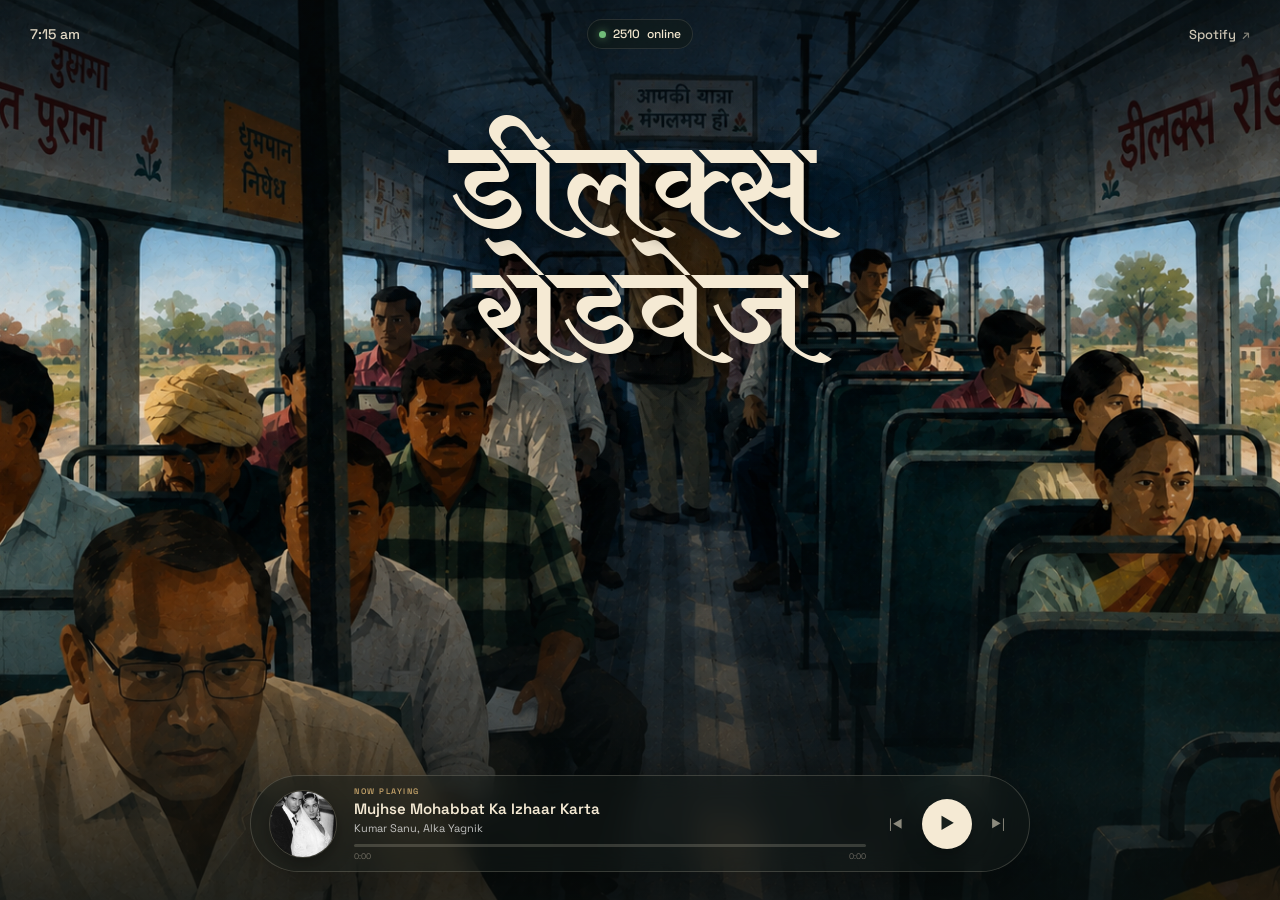
==== index.html @ 068623d8 "1st" ====
<!DOCTYPE html>
<html lang="hi">

<head>

    <meta charset="UTF-8">

    <meta
        name="viewport"
        content="width=device-width, initial-scale=1.0"
    >

    <title>डीलक्स रोडवेज</title>


    <!-- Favicon -->

    <link
        rel="icon"
        type="image/png"
        href="assets/favi.png"
    >


    <!-- Fonts -->

    <link rel="preconnect" href="https://fonts.googleapis.com">

    <link
        rel="preconnect"
        href="https://fonts.gstatic.com"
        crossorigin
    >

    <link
        href="https://fonts.googleapis.com/css2?family=Amita:wght@400;700&family=Cormorant:wght@300;400;500;600;700&family=Space+Grotesk:wght@400;500;600;700&display=swap"
        rel="stylesheet"
    >


    <!-- CSS -->

    <link
        rel="stylesheet"
        href="style.css"
    >

</head>


<body>

<main class="scene">


    <!-- =================================
         BACKGROUND
    ================================== -->

    <div class="overlay"></div>



    <!-- =================================
         TOP BAR
    ================================== -->

    <header class="topbar">


        <div
            class="time"
            id="time"
        >
            6:00 pm
        </div>



        <div class="online">

            <span class="online-dot"></span>

            <span id="listeners">
                34
            </span>

            <span>online</span>

        </div>



        <nav class="links">

            <a
                href="https://open.spotify.com/playlist/0rmIgHUJdj45xxIl9zPd2I?si=c-xi91qWSqihw2BrFMP9Qw"
                target="_blank"
                rel="noopener noreferrer"
            >
                Spotify
                <span>↗</span>
            </a>


            <!-- <a
                href="https://music.youtube.com/"
                target="_blank"
                rel="noopener noreferrer"
            >
                YT Music
                <span>↗</span>
            </a> -->

        </nav>


    </header>



    <!-- =================================
         TITLE
    ================================== -->

    <section class="hero">

        <h1 class="roadways-title">

            <span class="deluxe">
                डीलक्स
            </span>

            <span class="roadways">
                रोडवेज
            </span>

        </h1>

    </section>



    <!-- =================================
         CUSTOM MUSIC PLAYER
    ================================== -->

    <section class="player">


        <!-- Album art -->

        <div class="album-art">

            <img
                id="albumArt"
                src="assets\songs\Hindi\song-image\song1.jpg"
                alt="Current song"
            >

        </div>



        <!-- Song information -->

        <div class="track-info">


            <div class="now-playing">
                NOW PLAYING
            </div>


            <div
                class="song-name"
                id="songName"
            >
                Mujhse Mohabbat Ka Izhaar Karta
            </div>


            <div
                class="artist"
                id="artist"
            >
                Kumar Sanu, Alka Yagnik
            </div>



            <!-- Progress -->

            <div class="progress-container">


                <div
                    class="progress-bar"
                    id="progressBar"
                >

                    <div
                        class="progress"
                        id="progress"
                    ></div>

                </div>



                <div class="time-labels">

                    <span id="currentTime">
                        0:00
                    </span>

                    <span id="duration">
                        0:00
                    </span>

                </div>


            </div>


        </div>



        <!-- Controls -->

        <div class="controls">


            <button
                id="previousBtn"
                class="side-button"
                aria-label="Previous song"
            >
                |◀
            </button>



            <button
                id="playBtn"
                class="play-button"
                aria-label="Play"
            >
                ▶
            </button>



            <button
                id="nextBtn"
                class="side-button"
                aria-label="Next song"
            >
                ▶|
            </button>


        </div>


    </section>



    <!-- =================================
         AUDIO
    ================================== -->

    <audio
        id="audio"
        preload="metadata"
    ></audio>


</main>


<script src="script.js"></script>

</body>

</html>
---- style.css ----
/* =========================================
   DELUXE ROADWAYS
   VISUAL THEME
========================================= */


/* =========================================
   COLORS
========================================= */

:root {

    --cream: #f5ead4;

    --cream-soft: #e9dcc4;

    --dark: #17201c;

    --dark-soft: rgba(20, 28, 25, 0.86);

    --gold: #d1ad70;

    --green: #78927b;

    --white-soft: rgba(255, 255, 255, 0.72);

}



/* =========================================
   RESET
========================================= */

* {

    margin: 0;

    padding: 0;

    box-sizing: border-box;

}


html,
body {

    width: 100%;

    height: 100%;

}


body {

    font-family:
        "Space Grotesk",
        sans-serif;

    background:
        #101613;

    color:
        var(--cream);

    overflow:
        hidden;

}



/* =========================================
   SCENE
========================================= */

.scene {

    position: relative;

    width: 100vw;

    height: 100vh;

    background-image:
        url("assets/b12.png");

    background-size:
        cover;

    background-position:
        center;

    background-repeat:
        no-repeat;

}



/* =========================================
   CINEMATIC OVERLAY
========================================= */

.overlay {

    position: absolute;

    inset: 0;

    background:

        linear-gradient(
            180deg,

            rgba(12, 18, 16, 0.30)
            0%,

            rgba(12, 18, 16, 0.03)
            40%,

            rgba(12, 18, 16, 0.08)
            60%,

            rgba(12, 18, 16, 0.62)
            100%
        );

    pointer-events:
        none;

}



/* =========================================
   TOP BAR
========================================= */

.topbar {

    position: absolute;

    top: 0;

    left: 0;

    width: 100%;

    padding:
        25px 30px;

    display:
        flex;

    align-items:
        center;

    z-index:
        20;

}



/* =========================================
   CLOCK
========================================= */

.time {
    

    font-size:
        14px;

    font-weight:
        500;

    color:
        var(--cream);

    opacity:
        0.9;
        

}



/* =========================================
   ONLINE
========================================= */

/* .online {

    position:
        absolute;

    left:
        50%;

    transform:
        translateX(-50%);

    display:
        flex;

    align-items:
        center;

    gap:
        7px;

    font-size:
        12px;

    color:
        var(--cream);

    opacity:
        0.75;

} */


.online {
    position: absolute;

    left: 50%;

    transform: translateX(-50%);

    display: flex;
    align-items: center;

    gap: 7px;

    padding: 6px 11px;

    border-radius: 20px;

    background: rgba(18, 27, 23, 0.55);

    border: 1px solid rgba(245, 234, 212, 0.12);

    backdrop-filter: blur(8px);
    -webkit-backdrop-filter: blur(8px);

    font-size: 12px;

    font-weight: 500;

    color: #FFF3D8;

    opacity: 0.95;
}


/* .online-dot {

    width:
        7px;

    height:
        7px;

    border-radius:
        50%;

    background:
        #79c184;

    box-shadow:
        0 0 10px
        rgba(121, 193, 132, 0.55);

} */

.online-dot {
    width: 7px;
    height: 7px;

    border-radius: 50%;

    background: #78C77F;

    box-shadow:
        0 0 8px rgba(120, 199, 127, 0.7);
}



/* =========================================
   TOP LINKS
========================================= */

.links {

    margin-left:
        auto;

    display:
        flex;

    gap:
        24px;

}


.links a {

    color:
        var(--cream);

    text-decoration:
        none;

    font-size:
        13px;

    font-weight:
        500;

    opacity:
        0.82;

    transition:
        all 0.2s ease;

}


.links a:hover {

    color:
        var(--gold);

    opacity:
        1;

}


.links a span {

    margin-left:
        3px;

    opacity:
        0.6;

}



/* =========================================
   TITLE
========================================= */

.hero {

    position:
        absolute;

    top:
        10%;

    left:
        50%;

    transform:
        translateX(-50%);

    width:
        90%;

    text-align:
        center;

    z-index:
        10;

    pointer-events:
        none;

}
.hero {
    position: absolute;

    top: 15%;

    left: 50%;

    transform: translateX(-50%);

    width: 90%;

    text-align: center;

    z-index: 10;

    pointer-events: none;
}


/* Subtle dark area behind title */

.hero::before {
    content: "";

    position: absolute;

    left: 50%;
    top: 50%;

    width: 600px;
    height: 350px;

    transform: translate(-50%, -50%);

    background:
        radial-gradient(
            ellipse,
            rgba(20, 18, 14, 0.22) 0%,
            rgba(20, 18, 14, 0.08) 45%,
            transparent 72%
        );

    z-index: -1;

    pointer-events: none;
}


/* Roadways title */

.roadways-title {
    margin: 0;
    padding: 0;

    display: flex;

    flex-direction: column;

    align-items: center;

    font-family: "Amita", serif;

    font-weight: 1000;

    line-height: 1;

    letter-spacing: 5;

    color: #FFF3D8;

    text-shadow:
        2px 2px 0 #38291F,
        -2px 2px 0 #38291F,
        2px -2px 0 #38291F,
        -2px -2px 0 #38291F,
        0 8px 25px rgba(0, 0, 0, 0.35);
}



/* =========================================
   ROADWAYS TITLE
========================================= */

.roadways-title {
    margin: 0;
    padding: 0;

    display: flex;
    flex-direction: column;
    align-items: center;

    font-family: "Amita", serif;
    font-weight: 700;

    line-height: 1;

    letter-spacing: 0;

    color: var(--cream);

    text-shadow:
        0 4px 10px rgba(0, 0, 0, 0.28),
        0 10px 30px rgba(0, 0, 0, 0.22);
}


.roadways-title .deluxe {
    font-size: clamp(75px, 9vw, 145px);

    transform: translateX(-8px);

    margin-bottom: 10px;
    /* text-shadow:
        2px 2px 0 #38291F,
        -2px 2px 0 #38291F,
        2px -2px 0 #38291F,
        -2px -2px 0 #38291F,
        0 8px 25px rgba(0, 0, 0, 0.35); */
}


.roadways-title .roadways {
    font-size: clamp(75px, 9vw, 145px);

/* text-shadow:
        2px 2px 0 #38291F,
        -2px 2px 0 #38291F,
        2px -2px 0 #38291F,
        -2px -2px 0 #38291F,
        0 8px 25px rgba(0, 0, 0, 0.35); */

}



/* =========================================
   PLAYER
========================================= */

/* .player {

    position:
        absolute;

    left:
        50%;

    bottom:
        28px;

    transform:
        translateX(-50%);

    width:
        min(
            780px,
            calc(100vw - 40px)
        );

    min-height:
        94px;

    padding:
        10px 18px;

    display:
        flex;

    align-items:
        center;

    gap:
        17px;

    z-index:
        30;

    border-radius:
        52px;

    background:

        rgba(
            21,
            30,
            26,
            0.88
        );

    border:
        1px solid
        rgba(
            245,
            234,
            212,
            0.13
        );

    backdrop-filter:
        blur(18px);

    -webkit-backdrop-filter:
        blur(18px);

    box-shadow:

        0 22px 65px
        rgba(0, 0, 0, 0.52);

} */

.player {
    position: absolute;

    left: 50%;
    bottom: 28px;

    transform: translateX(-50%);

    width: min(780px, calc(100vw - 40px));

    min-height: 94px;

    padding: 10px 18px;

    display: flex;
    align-items: center;

    gap: 17px;

    z-index: 30;

    border-radius: 52px;

    /* Transparent glass */
    /* background: rgba(20, 27, 24, 0);
backdrop-filter: blur(8px);
-webkit-backdrop-filter: blur(8px); */

background: rgba(20, 27, 24, 0.48);
backdrop-filter: blur(10px);
-webkit-backdrop-filter: blur(10px);

    /* Subtle glass border */
    border: 1px solid rgba(245, 234, 212, 0.18);

    /* Blur whatever is behind the player */
    backdrop-filter: blur(12px);
    -webkit-backdrop-filter: blur(12px);

    box-shadow:
        0 18px 50px rgba(0, 0, 0, 0.38);

    transition:
        transform 0.25s ease,
        background 0.25s ease;
}



/* =========================================
   ALBUM ART
========================================= */

.album-art {

    width:
        68px;

    height:
        68px;

    flex-shrink:
        0;

    overflow:
        hidden;

    border-radius:
        50%;

    border:
        1px solid
        rgba(
            245,
            234,
            212,
            0.16
        );

    box-shadow:
        0 6px 18px
        rgba(0, 0, 0, 0.35);

}


.album-art img {

    width:
        100%;

    height:
        100%;

    object-fit:
        cover;

}



/* =========================================
   TRACK INFO
========================================= */

.track-info {

    flex:
        1;

    min-width:
        0;

}



/* =========================================
   NOW PLAYING
========================================= */

.now-playing {

    margin-bottom:
        3px;

    font-size:
        8px;

    font-weight:
        600;

    letter-spacing:
        1.5px;

    color:
        var(--gold);

    opacity:
        0.9;

}



/* =========================================
   SONG
========================================= */

.song-name {

    font-size:
        15px;

    font-weight:
        600;

    color:
        var(--cream);

    white-space:
        nowrap;

    overflow:
        hidden;

    text-overflow:
        ellipsis;

}



/* =========================================
   ARTIST
========================================= */

.artist {

    margin-top:
        3px;

    font-size:
        11px;

    color:
        var(--white-soft);

    white-space:
        nowrap;

    overflow:
        hidden;

    text-overflow:
        ellipsis;

}



/* =========================================
   PROGRESS
========================================= */

.progress-container {

    margin-top:
        9px;

}


.progress-bar {

    width:
        100%;

    height:
        3px;

    background:
        rgba(
            245,
            234,
            212,
            0.18
        );

    border-radius:
        10px;

    cursor:
        pointer;

    overflow:
        hidden;

}


.progress {

    width:
        0%;

    height:
        100%;

    background:
        var(--gold);

    border-radius:
        10px;

}



/* =========================================
   TIME LABELS
========================================= */

.time-labels {

    display:
        flex;

    justify-content:
        space-between;

    margin-top:
        4px;

    font-size:
        8px;

    color:
        rgba(
            245,
            234,
            212,
            0.42
        );

}



/* =========================================
   CONTROLS
========================================= */

.controls {

    display:
        flex;

    align-items:
        center;

    gap:
        13px;

}


.controls button {

    border:
        none;

    background:
        transparent;

    color:
        var(--cream);

    cursor:
        pointer;

    font-family:
        "Space Grotesk",
        sans-serif;

}



/* =========================================
   PREVIOUS / NEXT
========================================= */

.side-button {

    width:
        26px;

    height:
        35px;

    display:
        flex;

    align-items:
        center;

    justify-content:
        center;

    font-size:
        12px;

    opacity:
        0.55;

    transition:
        all 0.2s ease;

}


.side-button:hover {

    color:
        var(--gold);

    opacity:
        1;

    transform:
        scale(1.08);

}



/* =========================================
   PLAY
========================================= */

.play-button {

    width:
        50px;

    height:
        50px;

    display:
        flex;

    align-items:
        center;

    justify-content:
        center;

    border-radius:
        50%;

    background:
        var(--cream) !important;

    color:
        #18201c !important;

    font-size:
        16px;

    font-weight:
        600;

    box-shadow:
        0 5px 20px
        rgba(0, 0, 0, 0.25);

    transition:
        all 0.18s ease;

}


.play-button:hover {

    background:
        var(--gold) !important;

    transform:
        scale(1.06);

}


.play-button:active {

    transform:
        scale(0.94);

}



/* =========================================
   MOBILE
========================================= */

@media (max-width: 700px) {


    .topbar {

        padding:
            18px 20px;

    }


    .online {

        display:
            none;

    }


    .links {

        gap:
            14px;

    }


    .links a {

        font-size:
            11px;

    }



    /* TITLE */

    .hero {

        top:
            11%;

    }


    .roadways-title .deluxe {

        font-size:
            68px;

    }


    .roadways-title .roadways {

        font-size:
            68px;

    }



    /* PLAYER */

    .player {

        width:
            calc(100vw - 20px);

        bottom:
            14px;

        min-height:
            82px;

        padding:
            8px 11px;

        gap:
            11px;

        border-radius:
            44px;

    }


    .album-art {

        width:
            54px;

        height:
            54px;

    }


    .now-playing {

        font-size:
            7px;

    }


    .song-name {

        font-size:
            13px;

    }


    .artist {

        font-size:
            10px;

    }


    .controls {

        gap:
            5px;

    }


    .side-button {

        display:
            none;

    }


    .play-button {

        width:
            44px;

        height:
            44px;

        font-size:
            14px;

    }

}



/* =========================================
   VERY SMALL MOBILE
========================================= */

@media (max-width: 400px) {


    .roadways-title .deluxe {

        font-size:
            47px;

    }


    .roadways-title .roadways {

        font-size:
            59px;

    }


    .links a {

        font-size:
            10px;

    }


    .album-art {

        width:
            48px;

        height:
            48px;

    }


    .song-name {

        font-size:
            12px;

    }

}
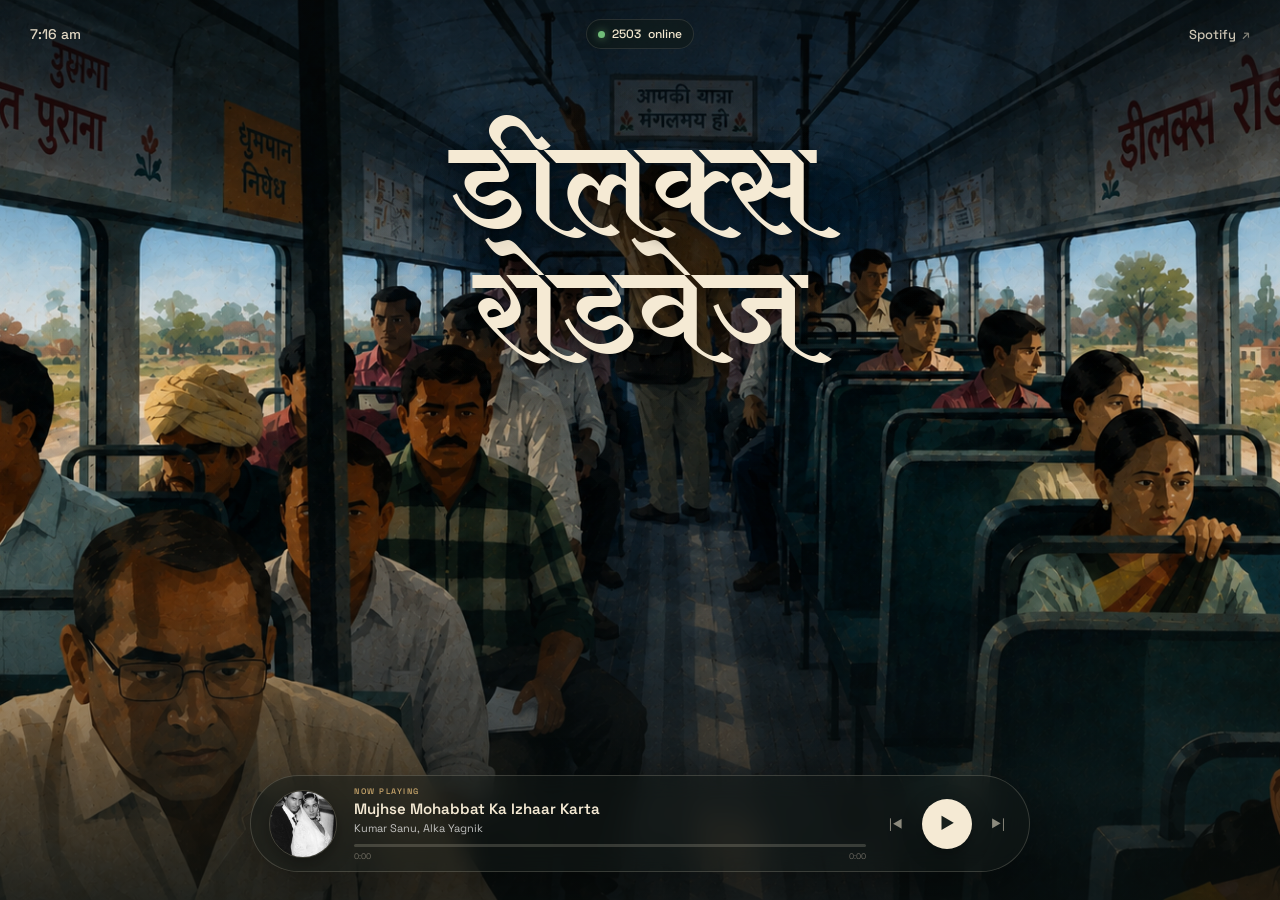
==== commit 05ec92c2: "1st" ====
--- a/index.html
+++ b/index.html
@@ -14,12 +14,13 @@
 
 
     <!-- Favicon -->
-
-    <link
+    <link rel="icon" type="image/svg+xml" href="data:image/svg+xml,%3Csvg xmlns='http://www.w3.org/2000/svg' viewBox='0 0 32 32'%3E%3Crect x='2' y='2' width='28' height='24' rx='4' fill='%232563EB'/%3E%3Crect x='5' y='5' width='22' height='9' rx='2' fill='%2393C5FD'/%3E%3Cline x1='2' y1='17' x2='30' y2='17' stroke='%231E40AF' stroke-width='1.5'/%3E%3Ccircle cx='6.5' cy='21' r='1.75' fill='%23FDE047'/%3E%3Ccircle cx='25.5' cy='21' r='1.75' fill='%23FDE047'/%3E%3Crect x='12' y='20' width='8' height='2' rx='1' fill='%231E40AF'/%3E%3Crect x='5' y='26' width='5' height='4' rx='1' fill='%231E293B'/%3E%3Crect x='22' y='26' width='5' height='4' rx='1' fill='%231E293B'/%3E%3C/svg%3E">
+    
+    <!-- <link
         rel="icon"
-        type="image/png"
-        href="assets/favi.png"
-    >
+        type="image/svg"
+        href="assets/gmi.svg"
+    > -->
 
 
     <!-- Fonts -->
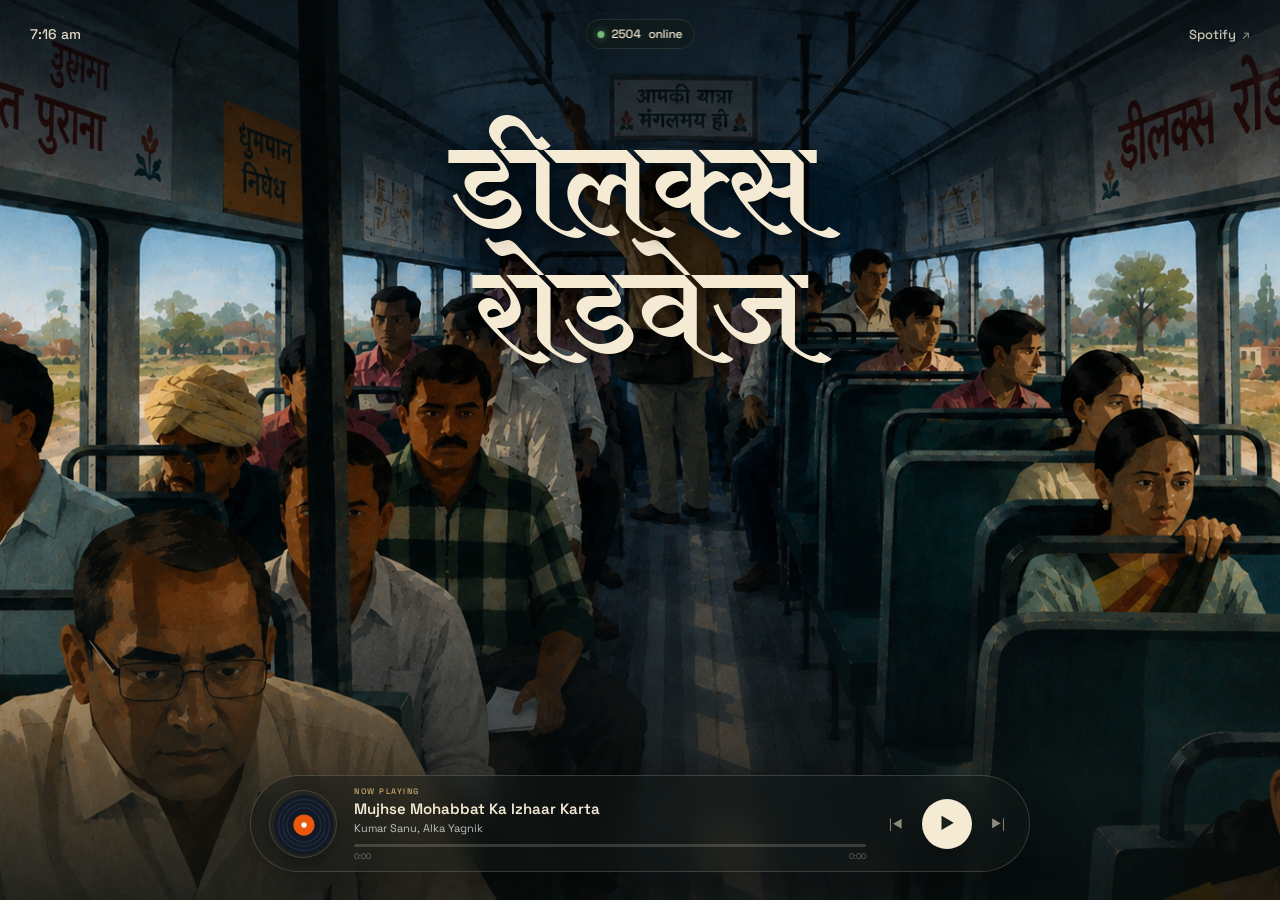
==== commit add11fce: "A" ====
--- a/index.html
+++ b/index.html
@@ -155,11 +155,12 @@
 
             <img
                 id="albumArt"
-                src="assets\songs\Hindi\song-image\song1.jpg"
+                src="assets\songs\Hindi\song-image\gmo.svg"
                 alt="Current song"
             >
 
         </div>
+        
 
 
 
--- a/style.css
+++ b/style.css
@@ -697,6 +697,33 @@
         cover;
 
 }
+/* =================================
+   ROTATING RECORD
+================================== */
+
+#albumArt {
+    display: block;
+    width: 68px;
+    height: 68px;
+    object-fit: contain;
+}
+
+/* Rotate only while music is playing */
+#albumArt.playing {
+    animation: recordSpin 8s linear infinite;
+}
+
+@keyframes recordSpin {
+
+    from {
+        transform: rotate(0deg);
+    }
+
+    to {
+        transform: rotate(360deg);
+    }
+
+}
 
 
 
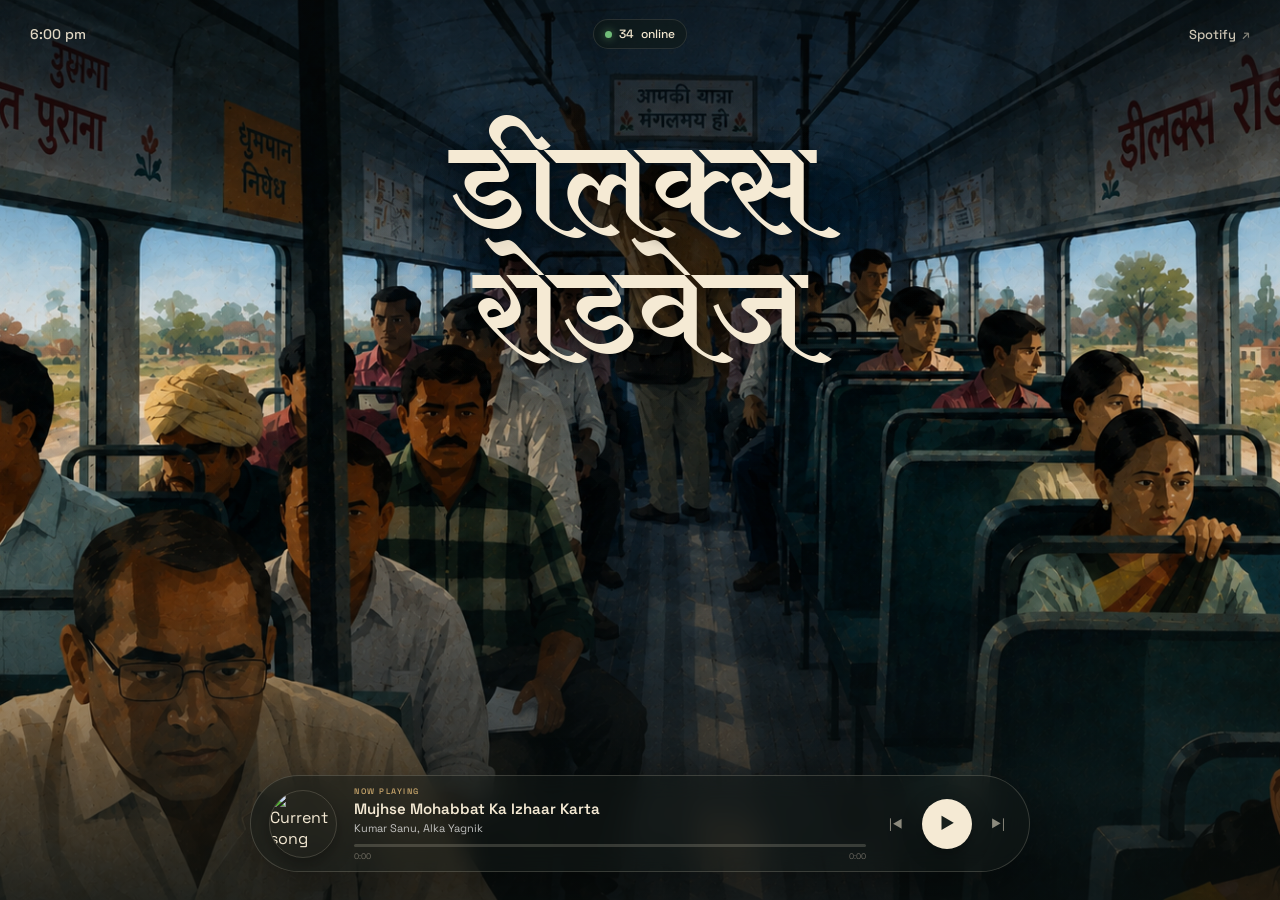
==== commit cb87cac9: "A" ====
--- a/index.html
+++ b/index.html
@@ -13,19 +13,25 @@
     <title>डीलक्स रोडवेज</title>
 
 
-    <!-- Favicon -->
-    <link rel="icon" type="image/svg+xml" href="data:image/svg+xml,%3Csvg xmlns='http://www.w3.org/2000/svg' viewBox='0 0 32 32'%3E%3Crect x='2' y='2' width='28' height='24' rx='4' fill='%232563EB'/%3E%3Crect x='5' y='5' width='22' height='9' rx='2' fill='%2393C5FD'/%3E%3Cline x1='2' y1='17' x2='30' y2='17' stroke='%231E40AF' stroke-width='1.5'/%3E%3Ccircle cx='6.5' cy='21' r='1.75' fill='%23FDE047'/%3E%3Ccircle cx='25.5' cy='21' r='1.75' fill='%23FDE047'/%3E%3Crect x='12' y='20' width='8' height='2' rx='1' fill='%231E40AF'/%3E%3Crect x='5' y='26' width='5' height='4' rx='1' fill='%231E293B'/%3E%3Crect x='22' y='26' width='5' height='4' rx='1' fill='%231E293B'/%3E%3C/svg%3E">
-    
-    <!-- <link
+    <!-- =================================
+         FAVICON
+    ================================== -->
+
+    <link
         rel="icon"
-        type="image/svg"
-        href="assets/gmi.svg"
-    > -->
-
-
-    <!-- Fonts -->
-
-    <link rel="preconnect" href="https://fonts.googleapis.com">
+        type="image/svg+xml"
+        href="data:image/svg+xml,%3Csvg xmlns='http://www.w3.org/2000/svg' viewBox='0 0 32 32'%3E%3Crect x='2' y='2' width='28' height='24' rx='4' fill='%232563EB'/%3E%3Crect x='5' y='5' width='22' height='9' rx='2' fill='%2393C5FD'/%3E%3Cline x1='2' y1='17' x2='30' y2='17' stroke='%231E40AF' stroke-width='1.5'/%3E%3Ccircle cx='6.5' cy='21' r='1.75' fill='%23FDE047'/%3E%3Ccircle cx='25.5' cy='21' r='1.75' fill='%23FDE047'/%3E%3Crect x='12' y='20' width='8' height='2' rx='1' fill='%231E40AF'/%3E%3Crect x='5' y='26' width='5' height='4' rx='1' fill='%231E293B'/%3E%3Crect x='22' y='26' width='5' height='4' rx='1' fill='%231E293B'/%3E%3C/svg%3E"
+    >
+
+
+    <!-- =================================
+         FONTS
+    ================================== -->
+
+    <link
+        rel="preconnect"
+        href="https://fonts.googleapis.com"
+    >
 
     <link
         rel="preconnect"
@@ -39,7 +45,9 @@
     >
 
 
-    <!-- CSS -->
+    <!-- =================================
+         CSS
+    ================================== -->
 
     <link
         rel="stylesheet"
@@ -51,240 +59,235 @@
 
 <body>
 
-<main class="scene">
-
-
-    <!-- =================================
-         BACKGROUND
-    ================================== -->
-
-    <div class="overlay"></div>
-
-
-
-    <!-- =================================
-         TOP BAR
-    ================================== -->
-
-    <header class="topbar">
-
-
-        <div
-            class="time"
-            id="time"
-        >
-            6:00 pm
-        </div>
-
-
-
-        <div class="online">
-
-            <span class="online-dot"></span>
-
-            <span id="listeners">
-                34
-            </span>
-
-            <span>online</span>
-
-        </div>
-
-
-
-        <nav class="links">
-
-            <a
-                href="https://open.spotify.com/playlist/0rmIgHUJdj45xxIl9zPd2I?si=c-xi91qWSqihw2BrFMP9Qw"
-                target="_blank"
-                rel="noopener noreferrer"
+
+    <!-- =================================
+         SCENE
+         BUS BACKGROUND
+    ================================== -->
+
+    <div class="scene">
+
+
+        <!-- =================================
+             BACKGROUND OVERLAY
+        ================================== -->
+
+        <div class="overlay"></div>
+
+
+        <!-- =================================
+             TOP BAR
+        ================================== -->
+
+        <header class="topbar">
+
+
+            <div
+                class="time"
+                id="time"
             >
-                Spotify
-                <span>↗</span>
-            </a>
-
-
-            <!-- <a
-                href="https://music.youtube.com/"
-                target="_blank"
-                rel="noopener noreferrer"
-            >
-                YT Music
-                <span>↗</span>
-            </a> -->
-
-        </nav>
-
-
-    </header>
-
-
-
-    <!-- =================================
-         TITLE
-    ================================== -->
-
-    <section class="hero">
-
-        <h1 class="roadways-title">
-
-            <span class="deluxe">
-                डीलक्स
-            </span>
-
-            <span class="roadways">
-                रोडवेज
-            </span>
-
-        </h1>
-
-    </section>
-
-
-
-    <!-- =================================
-         CUSTOM MUSIC PLAYER
-    ================================== -->
-
-    <section class="player">
-
-
-        <!-- Album art -->
-
-        <div class="album-art">
-
-            <img
-                id="albumArt"
-                src="assets\songs\Hindi\song-image\gmo.svg"
-                alt="Current song"
-            >
-
-        </div>
-        
-
-
-
-        <!-- Song information -->
-
-        <div class="track-info">
-
-
-            <div class="now-playing">
-                NOW PLAYING
-            </div>
-
-
-            <div
-                class="song-name"
-                id="songName"
-            >
-                Mujhse Mohabbat Ka Izhaar Karta
-            </div>
-
-
-            <div
-                class="artist"
-                id="artist"
-            >
-                Kumar Sanu, Alka Yagnik
-            </div>
-
-
-
-            <!-- Progress -->
-
-            <div class="progress-container">
+                6:00 pm
+            </div>
+
+
+            <div class="online">
+
+                <span class="online-dot"></span>
+
+                <span id="listeners">
+                    34
+                </span>
+
+                <span>
+                    online
+                </span>
+
+            </div>
+
+
+            <nav class="links">
+
+                <a
+                    href="https://open.spotify.com/playlist/0rmIgHUJdj45xxIl9zPd2I?si=c-xi91qWSqihw2BrFMP9Qw"
+                    target="_blank"
+                    rel="noopener noreferrer"
+                >
+                    Spotify
+                    <span>↗</span>
+                </a>
+
+            </nav>
+
+        </header>
+
+
+        <!-- =================================
+             TITLE
+        ================================== -->
+
+        <section class="hero">
+
+            <h1 class="roadways-title">
+
+                <span class="deluxe">
+                    डीलक्स
+                </span>
+
+                <span class="roadways">
+                    रोडवेज
+                </span>
+
+            </h1>
+
+        </section>
+
+
+        <!-- =================================
+             CUSTOM MUSIC PLAYER
+        ================================== -->
+
+        <section class="player">
+
+
+            <!-- ALBUM ART -->
+
+            <div class="album-art">
+
+                <img
+                    id="albumArt"
+                    src="assets/songs/Hindi/song-image/gmo.svg"
+                    alt="Current song"
+                >
+
+            </div>
+
+
+            <!-- SONG INFORMATION -->
+
+            <div class="track-info">
+
+
+                <div class="now-playing">
+                    NOW PLAYING
+                </div>
 
 
                 <div
-                    class="progress-bar"
-                    id="progressBar"
-                >
+                    class="song-name"
+                    id="songName"
+                >
+                    Mujhse Mohabbat Ka Izhaar Karta
+                </div>
+
+
+                <div
+                    class="artist"
+                    id="artist"
+                >
+                    Kumar Sanu, Alka Yagnik
+                </div>
+
+
+                <!-- PROGRESS -->
+
+                <div class="progress-container">
 
                     <div
-                        class="progress"
-                        id="progress"
-                    ></div>
-
-                </div>
-
-
-
-                <div class="time-labels">
-
-                    <span id="currentTime">
-                        0:00
-                    </span>
-
-                    <span id="duration">
-                        0:00
-                    </span>
-
-                </div>
-
-
-            </div>
-
-
-        </div>
-
-
-
-        <!-- Controls -->
-
-        <div class="controls">
-
-
-            <button
-                id="previousBtn"
-                class="side-button"
-                aria-label="Previous song"
-            >
-                |◀
-            </button>
-
-
-
-            <button
-                id="playBtn"
-                class="play-button"
-                aria-label="Play"
-            >
-                ▶
-            </button>
-
-
-
-            <button
-                id="nextBtn"
-                class="side-button"
-                aria-label="Next song"
-            >
-                ▶|
-            </button>
-
-
-        </div>
-
-
-    </section>
-
-
-
-    <!-- =================================
-         AUDIO
-    ================================== -->
-
-    <audio
-        id="audio"
-        preload="metadata"
-    ></audio>
-
-
-</main>
-
-
-<script src="script.js"></script>
+                        class="progress-bar"
+                        id="progressBar"
+                    >
+
+                        <div
+                            class="progress"
+                            id="progress"
+                        ></div>
+
+                    </div>
+
+
+                    <div class="time-labels">
+
+                        <span id="currentTime">
+                            0:00
+                        </span>
+
+                        <span id="duration">
+                            0:00
+                        </span>
+
+                    </div>
+
+                </div>
+
+            </div>
+
+
+            <!-- CONTROLS -->
+
+            <div class="controls">
+
+
+                <button
+                    id="previousBtn"
+                    class="side-button"
+                    aria-label="Previous song"
+                    type="button"
+                >
+                    |◀
+                </button>
+
+
+                <button
+                    id="playBtn"
+                    class="play-button"
+                    aria-label="Play"
+                    type="button"
+                >
+                    ▶
+                </button>
+
+
+                <button
+                    id="nextBtn"
+                    class="side-button"
+                    aria-label="Next song"
+                    type="button"
+                >
+                    ▶|
+                </button>
+
+            </div>
+
+        </section>
+
+
+        <!-- =================================
+             HIDDEN YOUTUBE PLAYER
+        ================================== -->
+
+        <div id="youtube-player"></div>
+
+
+    </div>
+
+
+    <!-- =================================
+         YOUTUBE IFRAME API
+    ================================== -->
+
+    <script
+        src="https://www.youtube.com/iframe_api"
+    ></script>
+
+
+    <!-- =================================
+         YOUR JAVASCRIPT
+    ================================== -->
+
+    <script
+        src="script.js"
+    ></script>
+
 
 </body>
 
--- a/style.css
+++ b/style.css
@@ -700,29 +700,14 @@
 /* =================================
    ROTATING RECORD
 ================================== */
-
-#albumArt {
-    display: block;
-    width: 68px;
-    height: 68px;
-    object-fit: contain;
-}
-
-/* Rotate only while music is playing */
-#albumArt.playing {
-    animation: recordSpin 8s linear infinite;
-}
-
-@keyframes recordSpin {
-
-    from {
-        transform: rotate(0deg);
-    }
-
-    to {
-        transform: rotate(360deg);
-    }
-
+#youtube-player {
+    position: fixed;
+    width: 200px;
+    height: 200px;
+    left: -250px;
+    top: 0;
+    opacity: 0;
+    pointer-events: none;
 }
 
 
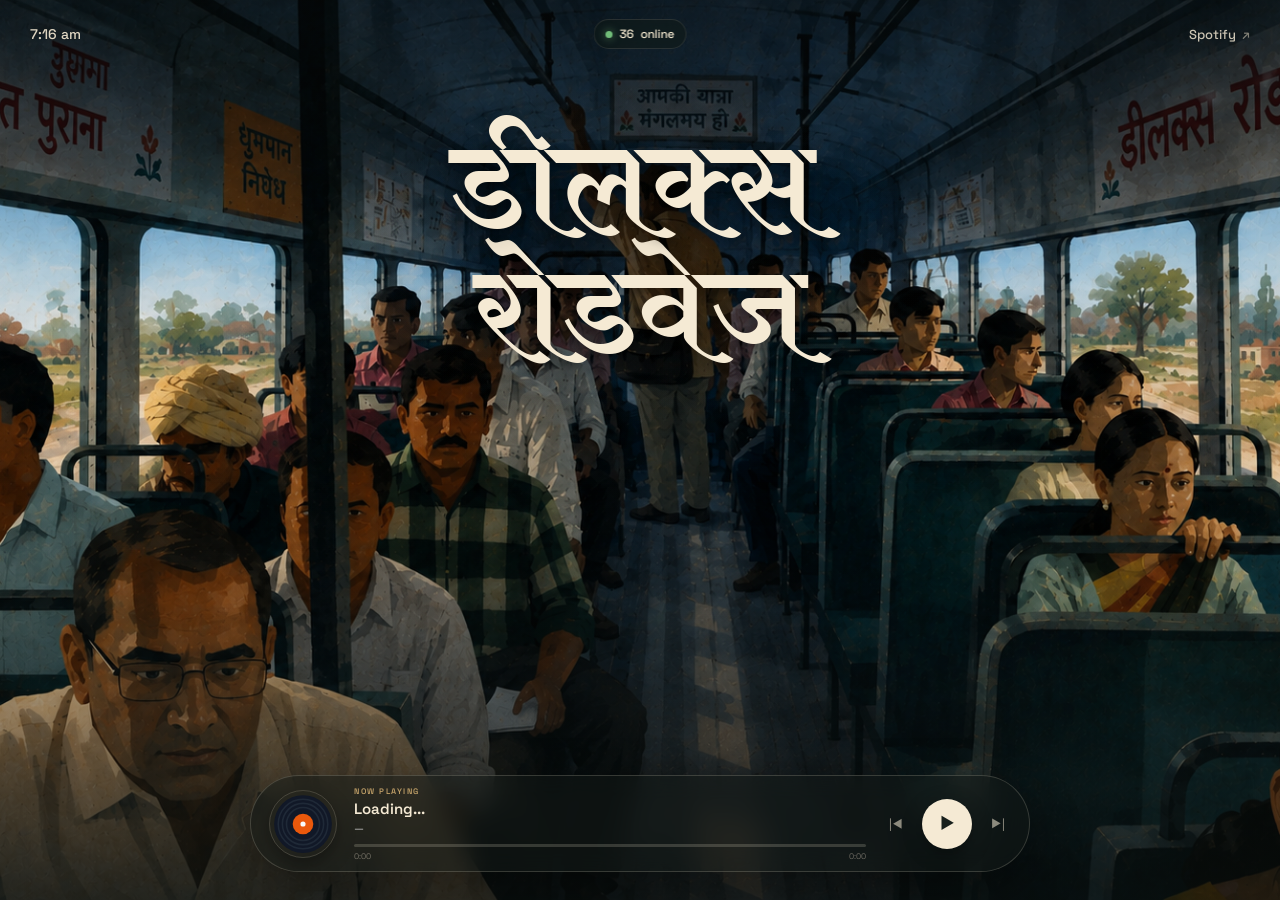
==== commit 0181cbbd: "first commit" ====
--- a/index.html
+++ b/index.html
@@ -68,9 +68,7 @@
     <div class="scene">
 
 
-        <!-- =================================
-             BACKGROUND OVERLAY
-        ================================== -->
+        <!-- BACKGROUND OVERLAY -->
 
         <div class="overlay"></div>
 
@@ -143,10 +141,13 @@
 
 
         <!-- =================================
-             CUSTOM MUSIC PLAYER
+             MUSIC PLAYER
         ================================== -->
 
-        <section class="player">
+        <section
+            class="player"
+            aria-label="Music player"
+        >
 
 
             <!-- ALBUM ART -->
@@ -156,7 +157,7 @@
                 <img
                     id="albumArt"
                     src="assets/songs/Hindi/song-image/gmo.svg"
-                    alt="Current song"
+                    alt="Current song artwork"
                 >
 
             </div>
@@ -176,7 +177,7 @@
                     class="song-name"
                     id="songName"
                 >
-                    Mujhse Mohabbat Ka Izhaar Karta
+                    Loading...
                 </div>
 
 
@@ -184,7 +185,7 @@
                     class="artist"
                     id="artist"
                 >
-                    Kumar Sanu, Alka Yagnik
+                    —
                 </div>
 
 
@@ -195,6 +196,12 @@
                     <div
                         class="progress-bar"
                         id="progressBar"
+                        role="slider"
+                        aria-label="Song progress"
+                        aria-valuemin="0"
+                        aria-valuemax="100"
+                        aria-valuenow="0"
+                        tabindex="0"
                     >
 
                         <div
@@ -281,7 +288,7 @@
 
 
     <!-- =================================
-         YOUR JAVASCRIPT
+         JAVASCRIPT
     ================================== -->
 
     <script
--- a/style.css
+++ b/style.css
@@ -11,15 +11,12 @@
 :root {
 
     --cream: #f5ead4;
-
     --cream-soft: #e9dcc4;
 
     --dark: #17201c;
-
     --dark-soft: rgba(20, 28, 25, 0.86);
 
     --gold: #d1ad70;
-
     --green: #78927b;
 
     --white-soft: rgba(255, 255, 255, 0.72);
@@ -27,7 +24,6 @@
 }
 
 
-
 /* =========================================
    RESET
 ========================================= */
@@ -35,7 +31,6 @@
 * {
 
     margin: 0;
-
     padding: 0;
 
     box-sizing: border-box;
@@ -47,7 +42,6 @@
 body {
 
     width: 100%;
-
     height: 100%;
 
 }
@@ -59,17 +53,13 @@
         "Space Grotesk",
         sans-serif;
 
-    background:
-        #101613;
-
-    color:
-        var(--cream);
-
-    overflow:
-        hidden;
-
-}
-
+    background: #101613;
+
+    color: var(--cream);
+
+    overflow: hidden;
+
+}
 
 
 /* =========================================
@@ -81,23 +71,18 @@
     position: relative;
 
     width: 100vw;
-
     height: 100vh;
 
     background-image:
         url("assets/b12.png");
 
-    background-size:
-        cover;
-
-    background-position:
-        center;
-
-    background-repeat:
-        no-repeat;
-
-}
-
+    background-size: cover;
+
+    background-position: center;
+
+    background-repeat: no-repeat;
+
+}
 
 
 /* =========================================
@@ -114,25 +99,15 @@
 
         linear-gradient(
             180deg,
-
-            rgba(12, 18, 16, 0.30)
-            0%,
-
-            rgba(12, 18, 16, 0.03)
-            40%,
-
-            rgba(12, 18, 16, 0.08)
-            60%,
-
-            rgba(12, 18, 16, 0.62)
-            100%
+            rgba(12, 18, 16, 0.30) 0%,
+            rgba(12, 18, 16, 0.03) 40%,
+            rgba(12, 18, 16, 0.08) 60%,
+            rgba(12, 18, 16, 0.62) 100%
         );
 
-    pointer-events:
-        none;
-
-}
-
+    pointer-events: none;
+
+}
 
 
 /* =========================================
@@ -144,25 +119,19 @@
     position: absolute;
 
     top: 0;
-
     left: 0;
 
     width: 100%;
 
-    padding:
-        25px 30px;
-
-    display:
-        flex;
-
-    align-items:
-        center;
-
-    z-index:
-        20;
-
-}
-
+    padding: 25px 30px;
+
+    display: flex;
+
+    align-items: center;
+
+    z-index: 20;
+
+}
 
 
 /* =========================================
@@ -170,62 +139,24 @@
 ========================================= */
 
 .time {
-    
-
-    font-size:
-        14px;
-
-    font-weight:
-        500;
-
-    color:
-        var(--cream);
-
-    opacity:
-        0.9;
-        
-
-}
-
+
+    font-size: 14px;
+
+    font-weight: 500;
+
+    color: var(--cream);
+
+    opacity: 0.9;
+
+}
 
 
 /* =========================================
    ONLINE
 ========================================= */
 
-/* .online {
-
-    position:
-        absolute;
-
-    left:
-        50%;
-
-    transform:
-        translateX(-50%);
-
-    display:
-        flex;
-
-    align-items:
-        center;
-
-    gap:
-        7px;
-
-    font-size:
-        12px;
-
-    color:
-        var(--cream);
-
-    opacity:
-        0.75;
-
-} */
-
-
 .online {
+
     position: absolute;
 
     left: 50%;
@@ -233,6 +164,7 @@
     transform: translateX(-50%);
 
     display: flex;
+
     align-items: center;
 
     gap: 7px;
@@ -241,55 +173,44 @@
 
     border-radius: 20px;
 
-    background: rgba(18, 27, 23, 0.55);
-
-    border: 1px solid rgba(245, 234, 212, 0.12);
+    background:
+        rgba(18, 27, 23, 0.55);
+
+    border:
+        1px solid
+        rgba(245, 234, 212, 0.12);
 
     backdrop-filter: blur(8px);
+
     -webkit-backdrop-filter: blur(8px);
 
     font-size: 12px;
 
     font-weight: 500;
 
-    color: #FFF3D8;
+    color: #fff3d8;
 
     opacity: 0.95;
-}
-
-
-/* .online-dot {
-
-    width:
-        7px;
-
-    height:
-        7px;
-
-    border-radius:
-        50%;
-
-    background:
-        #79c184;
-
-    box-shadow:
-        0 0 10px
-        rgba(121, 193, 132, 0.55);
-
-} */
+
+}
+
 
 .online-dot {
+
     width: 7px;
     height: 7px;
 
+    flex-shrink: 0;
+
     border-radius: 50%;
 
-    background: #78C77F;
+    background: #78c77f;
 
     box-shadow:
-        0 0 8px rgba(120, 199, 127, 0.7);
-}
-
+        0 0 8px
+        rgba(120, 199, 127, 0.7);
+
+}
 
 
 /* =========================================
@@ -298,62 +219,50 @@
 
 .links {
 
-    margin-left:
-        auto;
-
-    display:
-        flex;
-
-    gap:
-        24px;
+    margin-left: auto;
+
+    display: flex;
+
+    gap: 24px;
 
 }
 
 
 .links a {
 
-    color:
-        var(--cream);
-
-    text-decoration:
-        none;
-
-    font-size:
-        13px;
-
-    font-weight:
-        500;
-
-    opacity:
-        0.82;
+    color: var(--cream);
+
+    text-decoration: none;
+
+    font-size: 13px;
+
+    font-weight: 500;
+
+    opacity: 0.82;
 
     transition:
-        all 0.2s ease;
+        color 0.2s ease,
+        opacity 0.2s ease;
 
 }
 
 
 .links a:hover {
 
-    color:
-        var(--gold);
-
-    opacity:
-        1;
+    color: var(--gold);
+
+    opacity: 1;
 
 }
 
 
 .links a span {
 
-    margin-left:
-        3px;
-
-    opacity:
-        0.6;
-
-}
-
+    margin-left: 3px;
+
+    opacity: 0.6;
+
+}
 
 
 /* =========================================
@@ -362,32 +271,6 @@
 
 .hero {
 
-    position:
-        absolute;
-
-    top:
-        10%;
-
-    left:
-        50%;
-
-    transform:
-        translateX(-50%);
-
-    width:
-        90%;
-
-    text-align:
-        center;
-
-    z-index:
-        10;
-
-    pointer-events:
-        none;
-
-}
-.hero {
     position: absolute;
 
     top: 15%;
@@ -403,12 +286,16 @@
     z-index: 10;
 
     pointer-events: none;
-}
-
-
-/* Subtle dark area behind title */
+
+}
+
+
+/* =========================================
+   TITLE BACKGROUND GLOW
+========================================= */
 
 .hero::before {
+
     content: "";
 
     position: absolute;
@@ -419,9 +306,11 @@
     width: 600px;
     height: 350px;
 
-    transform: translate(-50%, -50%);
+    transform:
+        translate(-50%, -50%);
 
     background:
+
         radial-gradient(
             ellipse,
             rgba(20, 18, 14, 0.22) 0%,
@@ -432,12 +321,16 @@
     z-index: -1;
 
     pointer-events: none;
-}
-
-
-/* Roadways title */
+
+}
+
+
+/* =========================================
+   ROADWAYS TITLE
+========================================= */
 
 .roadways-title {
+
     margin: 0;
     padding: 0;
 
@@ -447,96 +340,60 @@
 
     align-items: center;
 
-    font-family: "Amita", serif;
-
-    font-weight: 1000;
+    font-family:
+        "Amita",
+        serif;
+
+    font-weight: 700;
 
     line-height: 1;
 
-    letter-spacing: 5;
-
-    color: #FFF3D8;
+    letter-spacing: 0;
+
+    color: var(--cream);
 
     text-shadow:
-        2px 2px 0 #38291F,
-        -2px 2px 0 #38291F,
-        2px -2px 0 #38291F,
-        -2px -2px 0 #38291F,
-        0 8px 25px rgba(0, 0, 0, 0.35);
-}
-
-
-
-/* =========================================
-   ROADWAYS TITLE
-========================================= */
-
-.roadways-title {
-    margin: 0;
-    padding: 0;
-
-    display: flex;
-    flex-direction: column;
-    align-items: center;
-
-    font-family: "Amita", serif;
-    font-weight: 700;
-
-    line-height: 1;
-
-    letter-spacing: 0;
-
-    color: var(--cream);
-
-    text-shadow:
-        0 4px 10px rgba(0, 0, 0, 0.28),
-        0 10px 30px rgba(0, 0, 0, 0.22);
+
+        0 4px 10px
+        rgba(0, 0, 0, 0.28),
+
+        0 10px 30px
+        rgba(0, 0, 0, 0.22);
+
 }
 
 
 .roadways-title .deluxe {
-    font-size: clamp(75px, 9vw, 145px);
-
-    transform: translateX(-8px);
+
+    font-size:
+        clamp(75px, 9vw, 145px);
+
+    transform:
+        translateX(-8px);
 
     margin-bottom: 10px;
-    /* text-shadow:
-        2px 2px 0 #38291F,
-        -2px 2px 0 #38291F,
-        2px -2px 0 #38291F,
-        -2px -2px 0 #38291F,
-        0 8px 25px rgba(0, 0, 0, 0.35); */
+
 }
 
 
 .roadways-title .roadways {
-    font-size: clamp(75px, 9vw, 145px);
-
-/* text-shadow:
-        2px 2px 0 #38291F,
-        -2px 2px 0 #38291F,
-        2px -2px 0 #38291F,
-        -2px -2px 0 #38291F,
-        0 8px 25px rgba(0, 0, 0, 0.35); */
-
-}
-
+
+    font-size:
+        clamp(75px, 9vw, 145px);
+
+}
 
 
 /* =========================================
    PLAYER
 ========================================= */
 
-/* .player {
-
-    position:
-        absolute;
-
-    left:
-        50%;
-
-    bottom:
-        28px;
+.player {
+
+    position: absolute;
+
+    left: 50%;
+    bottom: 28px;
 
     transform:
         translateX(-50%);
@@ -547,105 +404,42 @@
             calc(100vw - 40px)
         );
 
-    min-height:
-        94px;
-
-    padding:
-        10px 18px;
-
-    display:
-        flex;
-
-    align-items:
-        center;
-
-    gap:
-        17px;
-
-    z-index:
-        30;
-
-    border-radius:
-        52px;
+    min-height: 94px;
+
+    padding: 10px 18px;
+
+    display: flex;
+
+    align-items: center;
+
+    gap: 17px;
+
+    z-index: 30;
+
+    border-radius: 52px;
 
     background:
-
-        rgba(
-            21,
-            30,
-            26,
-            0.88
-        );
+        rgba(20, 27, 24, 0.48);
+
+    backdrop-filter:
+        blur(12px);
+
+    -webkit-backdrop-filter:
+        blur(12px);
 
     border:
         1px solid
-        rgba(
-            245,
-            234,
-            212,
-            0.13
-        );
-
-    backdrop-filter:
-        blur(18px);
-
-    -webkit-backdrop-filter:
-        blur(18px);
+        rgba(245, 234, 212, 0.18);
 
     box-shadow:
-
-        0 22px 65px
-        rgba(0, 0, 0, 0.52);
-
-} */
-
-.player {
-    position: absolute;
-
-    left: 50%;
-    bottom: 28px;
-
-    transform: translateX(-50%);
-
-    width: min(780px, calc(100vw - 40px));
-
-    min-height: 94px;
-
-    padding: 10px 18px;
-
-    display: flex;
-    align-items: center;
-
-    gap: 17px;
-
-    z-index: 30;
-
-    border-radius: 52px;
-
-    /* Transparent glass */
-    /* background: rgba(20, 27, 24, 0);
-backdrop-filter: blur(8px);
--webkit-backdrop-filter: blur(8px); */
-
-background: rgba(20, 27, 24, 0.48);
-backdrop-filter: blur(10px);
--webkit-backdrop-filter: blur(10px);
-
-    /* Subtle glass border */
-    border: 1px solid rgba(245, 234, 212, 0.18);
-
-    /* Blur whatever is behind the player */
-    backdrop-filter: blur(12px);
-    -webkit-backdrop-filter: blur(12px);
-
-    box-shadow:
-        0 18px 50px rgba(0, 0, 0, 0.38);
+        0 18px 50px
+        rgba(0, 0, 0, 0.38);
 
     transition:
         transform 0.25s ease,
         background 0.25s ease;
-}
-
+
+}
 
 
 /* =========================================
@@ -654,29 +448,18 @@
 
 .album-art {
 
-    width:
-        68px;
-
-    height:
-        68px;
-
-    flex-shrink:
-        0;
-
-    overflow:
-        hidden;
-
-    border-radius:
-        50%;
+    width: 68px;
+    height: 68px;
+
+    flex-shrink: 0;
+
+    overflow: hidden;
+
+    border-radius: 50%;
 
     border:
         1px solid
-        rgba(
-            245,
-            234,
-            212,
-            0.16
-        );
+        rgba(245, 234, 212, 0.16);
 
     box-shadow:
         0 6px 18px
@@ -687,29 +470,35 @@
 
 .album-art img {
 
-    width:
-        100%;
-
-    height:
-        100%;
-
-    object-fit:
-        cover;
-
-}
-/* =================================
-   ROTATING RECORD
-================================== */
+    width: 100%;
+    height: 100%;
+
+    display: block;
+
+    object-fit: cover;
+
+}
+
+
+/* =========================================
+   HIDDEN YOUTUBE PLAYER
+========================================= */
+
 #youtube-player {
+
     position: fixed;
-    width: 200px;
-    height: 200px;
-    left: -250px;
-    top: 0;
+
+    width: 1px;
+    height: 1px;
+
+    left: -9999px;
+    top: -9999px;
+
     opacity: 0;
+
     pointer-events: none;
-}
-
+
+}
 
 
 /* =========================================
@@ -718,14 +507,11 @@
 
 .track-info {
 
-    flex:
-        1;
-
-    min-width:
-        0;
-
-}
-
+    flex: 1;
+
+    min-width: 0;
+
+}
 
 
 /* =========================================
@@ -734,140 +520,118 @@
 
 .now-playing {
 
-    margin-bottom:
-        3px;
-
-    font-size:
-        8px;
-
-    font-weight:
-        600;
-
-    letter-spacing:
-        1.5px;
-
-    color:
+    margin-bottom: 3px;
+
+    font-size: 8px;
+
+    font-weight: 600;
+
+    letter-spacing: 1.5px;
+
+    color: var(--gold);
+
+    opacity: 0.9;
+
+}
+
+
+/* =========================================
+   SONG
+========================================= */
+
+.song-name {
+
+    font-size: 15px;
+
+    font-weight: 600;
+
+    color: var(--cream);
+
+    white-space: nowrap;
+
+    overflow: hidden;
+
+    text-overflow: ellipsis;
+
+}
+
+
+/* =========================================
+   ARTIST
+========================================= */
+
+.artist {
+
+    margin-top: 3px;
+
+    font-size: 11px;
+
+    color: var(--white-soft);
+
+    white-space: nowrap;
+
+    overflow: hidden;
+
+    text-overflow: ellipsis;
+
+}
+
+
+/* =========================================
+   PROGRESS
+========================================= */
+
+.progress-container {
+
+    margin-top: 9px;
+
+}
+
+
+.progress-bar {
+
+    width: 100%;
+
+    height: 3px;
+
+    background:
+        rgba(245, 234, 212, 0.18);
+
+    border-radius: 10px;
+
+    cursor: pointer;
+
+    overflow: hidden;
+
+}
+
+
+.progress-bar:focus-visible {
+
+    outline:
+        1px solid
         var(--gold);
 
-    opacity:
-        0.9;
-
-}
-
-
-
-/* =========================================
-   SONG
-========================================= */
-
-.song-name {
-
-    font-size:
-        15px;
-
-    font-weight:
-        600;
-
-    color:
-        var(--cream);
-
-    white-space:
-        nowrap;
-
-    overflow:
-        hidden;
-
-    text-overflow:
-        ellipsis;
-
-}
-
-
-
-/* =========================================
-   ARTIST
-========================================= */
-
-.artist {
-
-    margin-top:
-        3px;
-
-    font-size:
-        11px;
-
-    color:
-        var(--white-soft);
-
-    white-space:
-        nowrap;
-
-    overflow:
-        hidden;
-
-    text-overflow:
-        ellipsis;
-
-}
-
-
-
-/* =========================================
-   PROGRESS
-========================================= */
-
-.progress-container {
-
-    margin-top:
-        9px;
-
-}
-
-
-.progress-bar {
-
-    width:
-        100%;
-
-    height:
-        3px;
-
-    background:
-        rgba(
-            245,
-            234,
-            212,
-            0.18
-        );
-
-    border-radius:
-        10px;
-
-    cursor:
-        pointer;
-
-    overflow:
-        hidden;
+    outline-offset: 4px;
 
 }
 
 
 .progress {
 
-    width:
-        0%;
-
-    height:
-        100%;
+    width: 0%;
+
+    height: 100%;
 
     background:
         var(--gold);
 
-    border-radius:
-        10px;
-
-}
-
+    border-radius: 10px;
+
+    transition:
+        width 0.15s linear;
+
+}
 
 
 /* =========================================
@@ -876,28 +640,18 @@
 
 .time-labels {
 
-    display:
-        flex;
-
-    justify-content:
-        space-between;
-
-    margin-top:
-        4px;
-
-    font-size:
-        8px;
+    display: flex;
+
+    justify-content: space-between;
+
+    margin-top: 4px;
+
+    font-size: 8px;
 
     color:
-        rgba(
-            245,
-            234,
-            212,
-            0.42
-        );
-
-}
-
+        rgba(245, 234, 212, 0.42);
+
+}
 
 
 /* =========================================
@@ -906,38 +660,33 @@
 
 .controls {
 
-    display:
-        flex;
-
-    align-items:
-        center;
-
-    gap:
-        13px;
+    display: flex;
+
+    align-items: center;
+
+    gap: 13px;
 
 }
 
 
 .controls button {
 
-    border:
-        none;
-
-    background:
-        transparent;
-
-    color:
-        var(--cream);
-
-    cursor:
-        pointer;
+    border: none;
+
+    background: transparent;
+
+    color: var(--cream);
+
+    cursor: pointer;
 
     font-family:
         "Space Grotesk",
         sans-serif;
 
-}
-
+    -webkit-tap-highlight-color:
+        transparent;
+
+}
 
 
 /* =========================================
@@ -946,40 +695,31 @@
 
 .side-button {
 
-    width:
-        26px;
-
-    height:
-        35px;
-
-    display:
-        flex;
-
-    align-items:
-        center;
-
-    justify-content:
-        center;
-
-    font-size:
-        12px;
-
-    opacity:
-        0.55;
+    width: 26px;
+    height: 35px;
+
+    display: flex;
+
+    align-items: center;
+    justify-content: center;
+
+    font-size: 12px;
+
+    opacity: 0.55;
 
     transition:
-        all 0.2s ease;
+        color 0.2s ease,
+        opacity 0.2s ease,
+        transform 0.2s ease;
 
 }
 
 
 .side-button:hover {
 
-    color:
-        var(--gold);
-
-    opacity:
-        1;
+    color: var(--gold);
+
+    opacity: 1;
 
     transform:
         scale(1.08);
@@ -987,6 +727,16 @@
 }
 
 
+.side-button:focus-visible {
+
+    outline:
+        1px solid
+        var(--gold);
+
+    outline-offset: 3px;
+
+}
+
 
 /* =========================================
    PLAY
@@ -994,23 +744,15 @@
 
 .play-button {
 
-    width:
-        50px;
-
-    height:
-        50px;
-
-    display:
-        flex;
-
-    align-items:
-        center;
-
-    justify-content:
-        center;
-
-    border-radius:
-        50%;
+    width: 50px;
+    height: 50px;
+
+    display: flex;
+
+    align-items: center;
+    justify-content: center;
+
+    border-radius: 50%;
 
     background:
         var(--cream) !important;
@@ -1018,18 +760,17 @@
     color:
         #18201c !important;
 
-    font-size:
-        16px;
-
-    font-weight:
-        600;
+    font-size: 16px;
+
+    font-weight: 600;
 
     box-shadow:
         0 5px 20px
         rgba(0, 0, 0, 0.25);
 
     transition:
-        all 0.18s ease;
+        background 0.18s ease,
+        transform 0.18s ease;
 
 }
 
@@ -1053,6 +794,16 @@
 }
 
 
+.play-button:focus-visible {
+
+    outline:
+        2px solid
+        var(--gold);
+
+    outline-offset: 4px;
+
+}
+
 
 /* =========================================
    MOBILE
@@ -1071,54 +822,46 @@
 
     .online {
 
-        display:
-            none;
+        display: none;
 
     }
 
 
     .links {
 
-        gap:
-            14px;
+        gap: 14px;
 
     }
 
 
     .links a {
 
-        font-size:
-            11px;
-
-    }
-
+        font-size: 11px;
+
+    }
 
 
     /* TITLE */
 
     .hero {
 
-        top:
-            11%;
+        top: 11%;
 
     }
 
 
     .roadways-title .deluxe {
 
-        font-size:
-            68px;
+        font-size: 68px;
 
     }
 
 
     .roadways-title .roadways {
 
-        font-size:
-            68px;
-
-    }
-
+        font-size: 68px;
+
+    }
 
 
     /* PLAYER */
@@ -1128,90 +871,76 @@
         width:
             calc(100vw - 20px);
 
-        bottom:
-            14px;
-
-        min-height:
-            82px;
+        bottom: 14px;
+
+        min-height: 82px;
 
         padding:
             8px 11px;
 
-        gap:
-            11px;
-
-        border-radius:
-            44px;
+        gap: 11px;
+
+        border-radius: 44px;
 
     }
 
 
     .album-art {
 
-        width:
-            54px;
-
-        height:
-            54px;
+        width: 54px;
+        height: 54px;
 
     }
 
 
     .now-playing {
 
-        font-size:
-            7px;
+        font-size: 7px;
 
     }
 
 
     .song-name {
 
-        font-size:
-            13px;
+        font-size: 13px;
 
     }
 
 
     .artist {
 
-        font-size:
-            10px;
+        font-size: 10px;
 
     }
 
 
     .controls {
 
-        gap:
-            5px;
+        gap: 5px;
 
     }
 
 
     .side-button {
 
-        display:
-            none;
+        width: 21px;
+        height: 35px;
+
+        font-size: 10px;
 
     }
 
 
     .play-button {
 
-        width:
-            44px;
-
-        height:
-            44px;
-
-        font-size:
-            14px;
-
-    }
-
-}
-
+        width: 44px;
+        height: 44px;
+
+        font-size: 14px;
+
+    }
+
+}
 
 
 /* =========================================
@@ -1223,43 +952,60 @@
 
     .roadways-title .deluxe {
 
-        font-size:
-            47px;
+        font-size: 47px;
 
     }
 
 
     .roadways-title .roadways {
 
-        font-size:
-            59px;
+        font-size: 59px;
 
     }
 
 
     .links a {
 
-        font-size:
-            10px;
+        font-size: 10px;
 
     }
 
 
     .album-art {
 
-        width:
-            48px;
-
-        height:
-            48px;
+        width: 48px;
+        height: 48px;
 
     }
 
 
     .song-name {
 
-        font-size:
-            12px;
+        font-size: 12px;
+
+    }
+
+
+    .controls {
+
+        gap: 2px;
+
+    }
+
+
+    .side-button {
+
+        width: 18px;
+
+        font-size: 9px;
+
+    }
+
+
+    .play-button {
+
+        width: 42px;
+        height: 42px;
 
     }
 
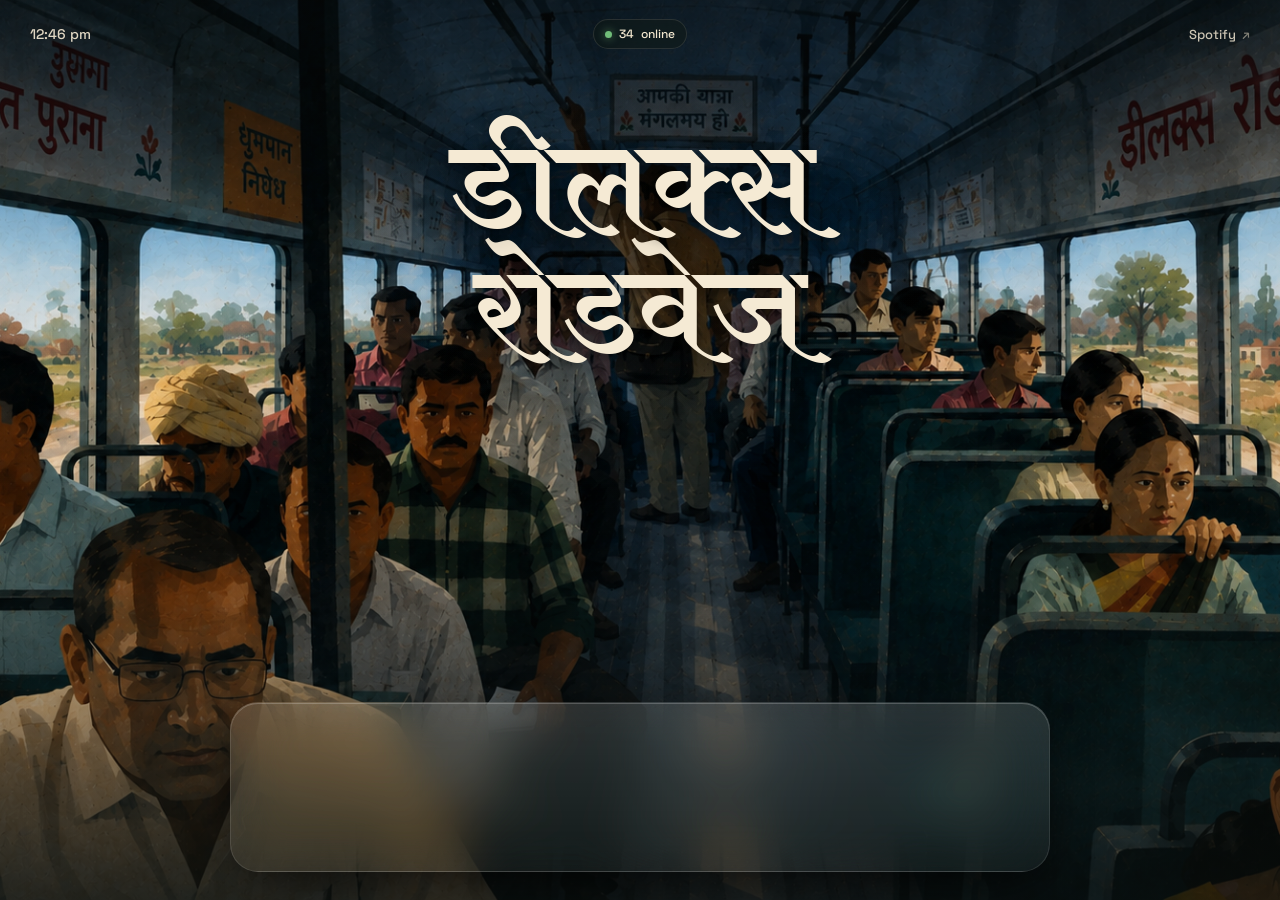
==== commit 49c05817: "A" ====
--- a/index.html
+++ b/index.html
@@ -1,21 +1,14 @@
 <!DOCTYPE html>
 <html lang="hi">
-
 <head>
-
     <meta charset="UTF-8">
 
     <meta
         name="viewport"
-        content="width=device-width, initial-scale=1.0"
+        content="width=device-width, initial-scale=1.0, viewport-fit=cover"
     >
 
     <title>डीलक्स रोडवेज</title>
-
-
-    <!-- =================================
-         FAVICON
-    ================================== -->
 
     <link
         rel="icon"
@@ -23,90 +16,1195 @@
         href="data:image/svg+xml,%3Csvg xmlns='http://www.w3.org/2000/svg' viewBox='0 0 32 32'%3E%3Crect x='2' y='2' width='28' height='24' rx='4' fill='%232563EB'/%3E%3Crect x='5' y='5' width='22' height='9' rx='2' fill='%2393C5FD'/%3E%3Cline x1='2' y1='17' x2='30' y2='17' stroke='%231E40AF' stroke-width='1.5'/%3E%3Ccircle cx='6.5' cy='21' r='1.75' fill='%23FDE047'/%3E%3Ccircle cx='25.5' cy='21' r='1.75' fill='%23FDE047'/%3E%3Crect x='12' y='20' width='8' height='2' rx='1' fill='%231E40AF'/%3E%3Crect x='5' y='26' width='5' height='4' rx='1' fill='%231E293B'/%3E%3Crect x='22' y='26' width='5' height='4' rx='1' fill='%231E293B'/%3E%3C/svg%3E"
     >
 
-
-    <!-- =================================
-         FONTS
-    ================================== -->
-
-    <link
-        rel="preconnect"
-        href="https://fonts.googleapis.com"
-    >
-
-    <link
-        rel="preconnect"
-        href="https://fonts.gstatic.com"
-        crossorigin
-    >
+    <link rel="preconnect" href="https://fonts.googleapis.com">
+    <link rel="preconnect" href="https://fonts.gstatic.com" crossorigin>
 
     <link
         href="https://fonts.googleapis.com/css2?family=Amita:wght@400;700&family=Cormorant:wght@300;400;500;600;700&family=Space+Grotesk:wght@400;500;600;700&display=swap"
         rel="stylesheet"
     >
 
-
-    <!-- =================================
-         CSS
-    ================================== -->
-
-    <link
-        rel="stylesheet"
-        href="style.css"
-    >
-
+    <style>
+/* =========================================
+   DELUXE ROADWAYS
+   VISUAL THEME
+========================================= */
+
+:root {
+
+    --cream: #f5ead4;
+    --cream-soft: #e9dcc4;
+
+    --dark: #17201c;
+    --dark-soft: rgba(20, 28, 25, 0.86);
+
+    --gold: #d1ad70;
+    --green: #78927b;
+
+    --white-soft: rgba(255, 255, 255, 0.72);
+
+}
+
+
+/* =========================================
+   RESET
+========================================= */
+
+* {
+
+    margin: 0;
+    padding: 0;
+
+    box-sizing: border-box;
+
+}
+
+
+html,
+body {
+
+    width: 100%;
+    height: 100%;
+
+}
+
+
+html {
+
+    background: #101613;
+
+}
+
+
+body {
+
+    font-family:
+        "Space Grotesk",
+        sans-serif;
+
+    background: #101613;
+
+    color: var(--cream);
+
+    overflow: hidden;
+
+}
+
+
+/* =========================================
+   SCENE
+========================================= */
+
+.scene {
+
+    position: relative;
+
+    width: 100vw;
+    width: 100dvw;
+
+    height: 100vh;
+    height: 100dvh;
+
+    min-height: 100svh;
+
+    background-image:
+        url("assets/b12.png");
+
+    background-size: cover;
+
+    background-position: center;
+
+    background-repeat: no-repeat;
+
+}
+
+
+/* =========================================
+   CINEMATIC OVERLAY
+========================================= */
+
+.overlay {
+
+    position: absolute;
+
+    inset: 0;
+
+    background:
+
+        linear-gradient(
+            180deg,
+            rgba(12, 18, 16, 0.30) 0%,
+            rgba(12, 18, 16, 0.03) 40%,
+            rgba(12, 18, 16, 0.08) 60%,
+            rgba(12, 18, 16, 0.62) 100%
+        );
+
+    pointer-events: none;
+
+}
+
+
+/* =========================================
+   TOP BAR
+========================================= */
+
+.topbar {
+
+    position: absolute;
+
+    top: 0;
+    left: 0;
+
+    width: 100%;
+
+    padding: 25px 30px;
+
+    display: flex;
+
+    align-items: center;
+
+    z-index: 20;
+
+}
+
+
+/* =========================================
+   CLOCK
+========================================= */
+
+.time {
+
+    font-size: 14px;
+
+    font-weight: 500;
+
+    color: var(--cream);
+
+    opacity: 0.9;
+
+}
+
+
+/* =========================================
+   ONLINE
+========================================= */
+
+.online {
+
+    position: absolute;
+
+    left: 50%;
+
+    transform: translateX(-50%);
+
+    display: flex;
+
+    align-items: center;
+
+    gap: 7px;
+
+    padding: 6px 11px;
+
+    border-radius: 20px;
+
+    background:
+        rgba(18, 27, 23, 0.55);
+
+    border:
+        1px solid
+        rgba(245, 234, 212, 0.12);
+
+    backdrop-filter: blur(8px);
+
+    -webkit-backdrop-filter: blur(8px);
+
+    font-size: 12px;
+
+    font-weight: 500;
+
+    color: #fff3d8;
+
+    opacity: 0.95;
+
+}
+
+
+.online-dot {
+
+    width: 7px;
+    height: 7px;
+
+    flex-shrink: 0;
+
+    border-radius: 50%;
+
+    background: #78c77f;
+
+    box-shadow:
+        0 0 8px
+        rgba(120, 199, 127, 0.7);
+
+}
+
+
+/* =========================================
+   TOP LINKS
+========================================= */
+
+.links {
+
+    margin-left: auto;
+
+    display: flex;
+
+    gap: 24px;
+
+}
+
+
+.links a {
+
+    color: var(--cream);
+
+    text-decoration: none;
+
+    font-size: 13px;
+
+    font-weight: 500;
+
+    opacity: 0.82;
+
+    transition:
+        color 0.2s ease,
+        opacity 0.2s ease;
+
+}
+
+
+.links a:hover {
+
+    color: var(--gold);
+
+    opacity: 1;
+
+}
+
+
+.links a span {
+
+    margin-left: 3px;
+
+    opacity: 0.6;
+
+}
+
+
+/* =========================================
+   TITLE
+========================================= */
+
+.hero {
+
+    position: absolute;
+
+    top: 15%;
+
+    left: 50%;
+
+    transform:
+        translateX(-50%);
+
+    width: 90%;
+
+    text-align: center;
+
+    z-index: 10;
+
+    pointer-events: none;
+
+}
+
+
+/* =========================================
+   TITLE GLOW
+========================================= */
+
+.hero::before {
+
+    content: "";
+
+    position: absolute;
+
+    left: 50%;
+    top: 50%;
+
+    width: 600px;
+    height: 350px;
+
+    transform:
+        translate(-50%, -50%);
+
+    background:
+
+        radial-gradient(
+            ellipse,
+            rgba(20, 18, 14, 0.22) 0%,
+            rgba(20, 18, 14, 0.08) 45%,
+            transparent 72%
+        );
+
+    z-index: -1;
+
+    pointer-events: none;
+
+}
+
+
+/* =========================================
+   ROADWAYS TITLE
+========================================= */
+
+.roadways-title {
+
+    margin: 0;
+    padding: 0;
+
+    display: flex;
+
+    flex-direction: column;
+
+    align-items: center;
+
+    font-family:
+        "Amita",
+        serif;
+
+    font-weight: 700;
+
+    line-height: 1;
+
+    letter-spacing: 0;
+
+    color: var(--cream);
+
+    text-shadow:
+
+        0 4px 10px
+        rgba(0, 0, 0, 0.28),
+
+        0 10px 30px
+        rgba(0, 0, 0, 0.22);
+
+}
+
+
+.roadways-title .deluxe {
+
+    font-size:
+        clamp(75px, 9vw, 145px);
+
+    transform:
+        translateX(-8px);
+
+    margin-bottom: 10px;
+
+}
+
+
+.roadways-title .roadways {
+
+    font-size:
+        clamp(75px, 9vw, 145px);
+
+}
+
+
+/* =========================================
+   PLAYER
+========================================= */
+
+.player {
+
+    position: fixed;
+
+    left: 50%;
+
+    bottom:
+        calc(28px + env(safe-area-inset-bottom));
+
+    transform:
+        translateX(-50%);
+
+    width:
+        min(
+            780px,
+            calc(100vw - 40px)
+        );
+
+    min-height: 94px;
+
+    padding: 10px 18px;
+
+    display: flex;
+
+    align-items: center;
+
+    gap: 17px;
+
+    z-index: 9999;
+
+    border-radius: 52px;
+
+    background:
+        rgba(20, 27, 24, 0.48);
+
+    backdrop-filter:
+        blur(12px);
+
+    -webkit-backdrop-filter:
+        blur(12px);
+
+    border:
+        1px solid
+        rgba(245, 234, 212, 0.18);
+
+    box-shadow:
+        0 18px 50px
+        rgba(0, 0, 0, 0.38);
+
+}
+
+
+/* =========================================
+   ALBUM ART
+========================================= */
+
+.album-art {
+
+    width: 68px;
+    height: 68px;
+
+    flex-shrink: 0;
+
+    overflow: hidden;
+
+    border-radius: 50%;
+
+    border:
+        1px solid
+        rgba(245, 234, 212, 0.16);
+
+    box-shadow:
+        0 6px 18px
+        rgba(0, 0, 0, 0.35);
+
+}
+
+
+.album-art img {
+
+    width: 100%;
+    height: 100%;
+
+    display: block;
+
+    object-fit: cover;
+
+}
+
+
+/* =========================================
+   HIDDEN YOUTUBE PLAYER
+========================================= */
+
+#youtube-player {
+
+    position: fixed;
+
+    width: 1px;
+    height: 1px;
+
+    left: -9999px;
+    top: -9999px;
+
+    opacity: 0;
+
+    pointer-events: none;
+
+}
+
+
+/* =========================================
+   TRACK INFO
+========================================= */
+
+.track-info {
+
+    flex: 1;
+
+    min-width: 0;
+
+}
+
+
+/* =========================================
+   NOW PLAYING
+========================================= */
+
+.now-playing {
+
+    margin-bottom: 3px;
+
+    font-size: 8px;
+
+    font-weight: 600;
+
+    letter-spacing: 1.5px;
+
+    color: var(--gold);
+
+    opacity: 0.9;
+
+}
+
+
+/* =========================================
+   SONG
+========================================= */
+
+.song-name {
+
+    font-size: 15px;
+
+    font-weight: 600;
+
+    color: var(--cream);
+
+    white-space: nowrap;
+
+    overflow: hidden;
+
+    text-overflow: ellipsis;
+
+}
+
+
+/* =========================================
+   ARTIST
+========================================= */
+
+.artist {
+
+    margin-top: 3px;
+
+    font-size: 11px;
+
+    color: var(--white-soft);
+
+    white-space: nowrap;
+
+    overflow: hidden;
+
+    text-overflow: ellipsis;
+
+}
+
+
+/* =========================================
+   PROGRESS
+========================================= */
+
+.progress-container {
+
+    margin-top: 9px;
+
+}
+
+
+.progress-bar {
+
+    width: 100%;
+
+    height: 3px;
+
+    background:
+        rgba(245, 234, 212, 0.18);
+
+    border-radius: 10px;
+
+    cursor: pointer;
+
+    overflow: hidden;
+
+}
+
+
+.progress-bar:focus-visible {
+
+    outline:
+        1px solid
+        var(--gold);
+
+    outline-offset: 4px;
+
+}
+
+
+.progress {
+
+    width: 0%;
+
+    height: 100%;
+
+    background:
+        var(--gold);
+
+    border-radius: 10px;
+
+}
+
+
+/* =========================================
+   TIME LABELS
+========================================= */
+
+.time-labels {
+
+    display: flex;
+
+    justify-content: space-between;
+
+    margin-top: 4px;
+
+    font-size: 8px;
+
+    color:
+        rgba(245, 234, 212, 0.42);
+
+}
+
+
+/* =========================================
+   CONTROLS
+========================================= */
+
+.controls {
+
+    display: flex;
+
+    align-items: center;
+
+    gap: 13px;
+
+    flex-shrink: 0;
+
+}
+
+
+.controls button {
+
+    border: none;
+
+    background: transparent;
+
+    color: var(--cream);
+
+    cursor: pointer;
+
+    font-family:
+        "Space Grotesk",
+        sans-serif;
+
+    -webkit-tap-highlight-color:
+        transparent;
+
+}
+
+
+/* =========================================
+   PREVIOUS / NEXT
+========================================= */
+
+.side-button {
+
+    width: 26px;
+    height: 35px;
+
+    display: flex;
+
+    align-items: center;
+    justify-content: center;
+
+    font-size: 12px;
+
+    opacity: 0.55;
+
+    transition:
+        color 0.2s ease,
+        opacity 0.2s ease,
+        transform 0.2s ease;
+
+}
+
+
+.side-button:hover {
+
+    color: var(--gold);
+
+    opacity: 1;
+
+    transform:
+        scale(1.08);
+
+}
+
+
+.side-button:focus-visible {
+
+    outline:
+        1px solid
+        var(--gold);
+
+    outline-offset: 3px;
+
+}
+
+
+/* =========================================
+   PLAY
+========================================= */
+
+.play-button {
+
+    width: 50px;
+    height: 50px;
+
+    display: flex;
+
+    align-items: center;
+    justify-content: center;
+
+    flex-shrink: 0;
+
+    border-radius: 50%;
+
+    background:
+        var(--cream) !important;
+
+    color:
+        #18201c !important;
+
+    font-size: 16px;
+
+    font-weight: 600;
+
+    box-shadow:
+        0 5px 20px
+        rgba(0, 0, 0, 0.25);
+
+    transition:
+        background 0.18s ease,
+        transform 0.18s ease;
+
+}
+
+
+.play-button:hover {
+
+    background:
+        var(--gold) !important;
+
+    transform:
+        scale(1.06);
+
+}
+
+
+.play-button:active {
+
+    transform:
+        scale(0.94);
+
+}
+
+
+.play-button:focus-visible {
+
+    outline:
+        2px solid
+        var(--gold);
+
+    outline-offset: 4px;
+
+}
+
+
+/* =========================================
+   MOBILE
+========================================= */
+
+@media (max-width: 700px) {
+
+    .topbar {
+
+        padding:
+            18px 20px;
+
+    }
+
+
+    .online {
+
+        display: none;
+
+    }
+
+
+    .links {
+
+        gap: 14px;
+
+    }
+
+
+    .links a {
+
+        font-size: 11px;
+
+    }
+
+
+    /* TITLE */
+
+    .hero {
+
+        top: 11%;
+
+    }
+
+
+    .roadways-title .deluxe {
+
+        font-size: 68px;
+
+    }
+
+
+    .roadways-title .roadways {
+
+        font-size: 68px;
+
+    }
+
+
+    /* =================================
+       MOBILE PLAYER
+    ================================== */
+
+    .player {
+
+        position: fixed;
+
+        left: 50%;
+
+        bottom:
+            calc(
+                10px +
+                env(safe-area-inset-bottom)
+            );
+
+        transform:
+            translateX(-50%);
+
+        width:
+            calc(100vw - 20px);
+
+        min-height: 82px;
+
+        padding:
+            8px 11px;
+
+        gap: 11px;
+
+        z-index: 99999;
+
+        border-radius: 44px;
+
+        background:
+            rgba(20, 27, 24, 0.82);
+
+        backdrop-filter:
+            blur(14px);
+
+        -webkit-backdrop-filter:
+            blur(14px);
+
+        border:
+            1px solid
+            rgba(245, 234, 212, 0.18);
+
+        box-shadow:
+            0 12px 40px
+            rgba(0, 0, 0, 0.55);
+
+    }
+
+
+    .album-art {
+
+        width: 54px;
+        height: 54px;
+
+    }
+
+
+    .track-info {
+
+        flex: 1;
+
+        min-width: 0;
+
+    }
+
+
+    .now-playing {
+
+        font-size: 7px;
+
+    }
+
+
+    .song-name {
+
+        font-size: 13px;
+
+    }
+
+
+    .artist {
+
+        font-size: 10px;
+
+    }
+
+
+    .progress-container {
+
+        margin-top: 7px;
+
+    }
+
+
+    .controls {
+
+        gap: 5px;
+
+        flex-shrink: 0;
+
+    }
+
+
+    .side-button {
+
+        display: flex;
+
+        width: 21px;
+        height: 35px;
+
+        font-size: 10px;
+
+    }
+
+
+    .play-button {
+
+        width: 44px;
+        height: 44px;
+
+        font-size: 14px;
+
+    }
+
+}
+
+
+/* =========================================
+   VERY SMALL MOBILE
+========================================= */
+
+@media (max-width: 400px) {
+
+    .roadways-title .deluxe {
+
+        font-size: 47px;
+
+    }
+
+
+    .roadways-title .roadways {
+
+        font-size: 59px;
+
+    }
+
+
+    .links a {
+
+        font-size: 10px;
+
+    }
+
+
+    .player {
+
+        width:
+            calc(100vw - 14px);
+
+        bottom:
+            calc(
+                7px +
+                env(safe-area-inset-bottom)
+            );
+
+        min-height: 78px;
+
+        padding:
+            7px 9px;
+
+        gap: 8px;
+
+        border-radius: 40px;
+
+    }
+
+
+    .album-art {
+
+        width: 48px;
+        height: 48px;
+
+    }
+
+
+    .song-name {
+
+        font-size: 12px;
+
+    }
+
+
+    .artist {
+
+        font-size: 9px;
+
+    }
+
+
+    .controls {
+
+        gap: 2px;
+
+    }
+
+
+    .side-button {
+
+        width: 18px;
+
+        font-size: 9px;
+
+    }
+
+
+    .play-button {
+
+        width: 42px;
+        height: 42px;
+
+    }
+
+}
+        /* =================================
+           SPOTIFY EMBED OVERRIDES
+        ================================= */
+
+        .spotify-player {
+            width: min(820px, calc(100vw - 40px));
+            padding: 8px;
+            min-height: 0;
+            border-radius: 28px;
+            background: linear-gradient(
+                180deg,
+                rgba(255, 255, 255, 0.15),
+                rgba(255, 255, 255, 0.055)
+            );
+            backdrop-filter: blur(24px) saturate(1.7);
+            -webkit-backdrop-filter: blur(24px) saturate(1.7);
+            border: 1px solid rgba(255,255,255,0.10);
+            box-shadow:
+                0 16px 48px -12px rgba(0,0,0,0.8),
+                inset 0 1px 0 rgba(255,255,255,0.2);
+        }
+
+        .spotify-embed {
+            width: 100%;
+            overflow: hidden;
+            border-radius: 20px;
+        }
+
+        .spotify-embed iframe {
+            display: block;
+            width: 100%;
+            height: 152px;
+            border: 0;
+        }
+
+        @media (orientation: portrait) {
+            .scene {
+                background-image: url("assets/tall.png");
+            }
+        }
+
+        @media (max-width: 700px) {
+            .spotify-player {
+                width: calc(100vw - 20px);
+                padding: 6px;
+                border-radius: 24px;
+            }
+
+            .spotify-embed {
+                border-radius: 18px;
+            }
+        }
+    </style>
 </head>
 
-
 <body>
 
-
-    <!-- =================================
-         SCENE
-         BUS BACKGROUND
-    ================================== -->
-
     <div class="scene">
 
-
-        <!-- BACKGROUND OVERLAY -->
-
         <div class="overlay"></div>
 
-
-        <!-- =================================
-             TOP BAR
-        ================================== -->
-
         <header class="topbar">
 
-
-            <div
-                class="time"
-                id="time"
-            >
+            <div class="time" id="time">
                 6:00 pm
             </div>
 
-
             <div class="online">
 
                 <span class="online-dot"></span>
 
-                <span id="listeners">
-                    34
-                </span>
-
-                <span>
-                    online
-                </span>
+                <span id="listeners">34</span>
+
+                <span>online</span>
 
             </div>
 
-
             <nav class="links">
 
                 <a
-                    href="https://open.spotify.com/playlist/0rmIgHUJdj45xxIl9zPd2I?si=c-xi91qWSqihw2BrFMP9Qw"
+                    href="https://open.spotify.com/playlist/0rmIgHUJdj45xxIl9zPd2I"
                     target="_blank"
                     rel="noopener noreferrer"
                 >
@@ -118,11 +1216,6 @@
 
         </header>
 
-
-        <!-- =================================
-             TITLE
-        ================================== -->
-
         <section class="hero">
 
             <h1 class="roadways-title">
@@ -139,163 +1232,63 @@
 
         </section>
 
-
-        <!-- =================================
-             MUSIC PLAYER
-        ================================== -->
-
         <section
-            class="player"
-            aria-label="Music player"
+            class="player spotify-player"
+            aria-label="Spotify music player"
         >
 
-
-            <!-- ALBUM ART -->
-
-            <div class="album-art">
-
-                <img
-                    id="albumArt"
-                    src="assets/songs/Hindi/song-image/gmo.svg"
-                    alt="Current song artwork"
-                >
+            <div class="spotify-embed">
+
+                <iframe
+                    src="https://open.spotify.com/embed/playlist/2AVjI8Z57bqMJVtU3V9X1Q?utm_source=generator&theme=0"
+                    width="100%"
+                    height="152"
+                    frameborder="0"
+                    allowfullscreen=""
+                    allow="autoplay; clipboard-write; encrypted-media; fullscreen; picture-in-picture"
+                    loading="lazy"
+                    title="Deluxe Roadways Spotify Playlist"
+                ></iframe>
 
             </div>
 
-
-            <!-- SONG INFORMATION -->
-
-            <div class="track-info">
-
-
-                <div class="now-playing">
-                    NOW PLAYING
-                </div>
-
-
-                <div
-                    class="song-name"
-                    id="songName"
-                >
-                    Loading...
-                </div>
-
-
-                <div
-                    class="artist"
-                    id="artist"
-                >
-                    —
-                </div>
-
-
-                <!-- PROGRESS -->
-
-                <div class="progress-container">
-
-                    <div
-                        class="progress-bar"
-                        id="progressBar"
-                        role="slider"
-                        aria-label="Song progress"
-                        aria-valuemin="0"
-                        aria-valuemax="100"
-                        aria-valuenow="0"
-                        tabindex="0"
-                    >
-
-                        <div
-                            class="progress"
-                            id="progress"
-                        ></div>
-
-                    </div>
-
-
-                    <div class="time-labels">
-
-                        <span id="currentTime">
-                            0:00
-                        </span>
-
-                        <span id="duration">
-                            0:00
-                        </span>
-
-                    </div>
-
-                </div>
-
-            </div>
-
-
-            <!-- CONTROLS -->
-
-            <div class="controls">
-
-
-                <button
-                    id="previousBtn"
-                    class="side-button"
-                    aria-label="Previous song"
-                    type="button"
-                >
-                    |◀
-                </button>
-
-
-                <button
-                    id="playBtn"
-                    class="play-button"
-                    aria-label="Play"
-                    type="button"
-                >
-                    ▶
-                </button>
-
-
-                <button
-                    id="nextBtn"
-                    class="side-button"
-                    aria-label="Next song"
-                    type="button"
-                >
-                    ▶|
-                </button>
-
-            </div>
-
         </section>
 
-
-        <!-- =================================
-             HIDDEN YOUTUBE PLAYER
-        ================================== -->
-
-        <div id="youtube-player"></div>
-
-
     </div>
 
-
-    <!-- =================================
-         YOUTUBE IFRAME API
-    ================================== -->
-
-    <script
-        src="https://www.youtube.com/iframe_api"
-    ></script>
-
-
-    <!-- =================================
-         JAVASCRIPT
-    ================================== -->
-
-    <script
-        src="script.js"
-    ></script>
-
+    <script>
+/* DELUXE ROADWAYS - INLINE JS */
+
+const timeElement = document.getElementById("time");
+const listenersElement = document.getElementById("listeners");
+
+function updateClock() {
+    if (!timeElement) return;
+
+    timeElement.textContent = new Intl.DateTimeFormat("en-IN", {
+        timeZone: "Asia/Kolkata",
+        hour: "numeric",
+        minute: "2-digit",
+        hour12: true
+    }).format(new Date());
+}
+
+function updateListeners() {
+    if (!listenersElement) return;
+
+    const base = 34;
+    const variation = Math.floor(Math.random() * 7) - 3;
+
+    listenersElement.textContent = Math.max(1, base + variation);
+}
+
+updateClock();
+updateListeners();
+
+setInterval(updateClock, 1000);
+setInterval(updateListeners, 30000);
+
+    </script>
 
 </body>
-
 </html>
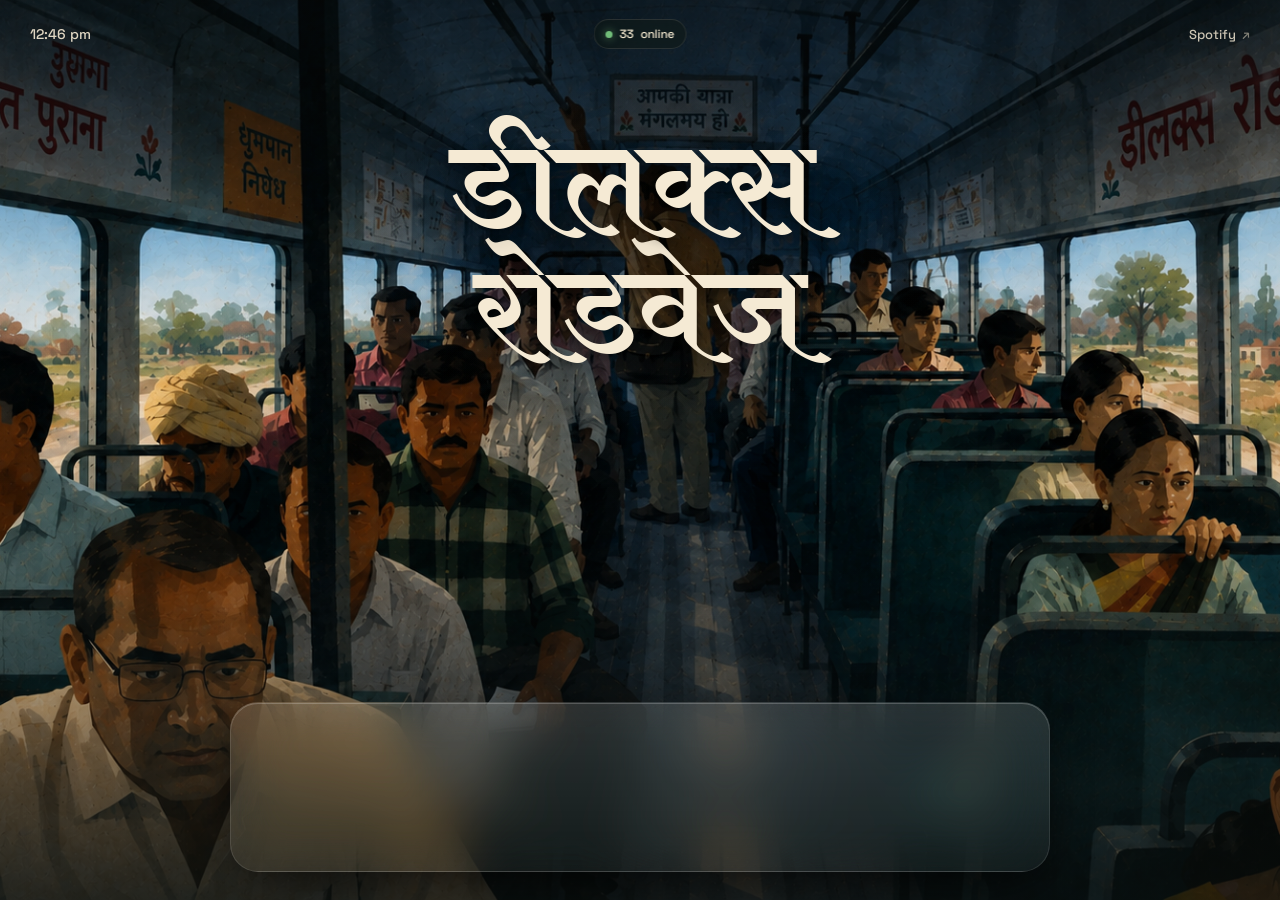
==== commit 083314a6: "A" ====
--- a/index.html
+++ b/index.html
@@ -1240,7 +1240,7 @@
             <div class="spotify-embed">
 
                 <iframe
-                    src="https://open.spotify.com/embed/playlist/2AVjI8Z57bqMJVtU3V9X1Q?utm_source=generator&theme=0"
+                    src="https://open.spotify.com/embed/playlist/0rmIgHUJdj45xxIl9zPd2I?utm_source=generator&theme=0"
                     width="100%"
                     height="152"
                     frameborder="0"
